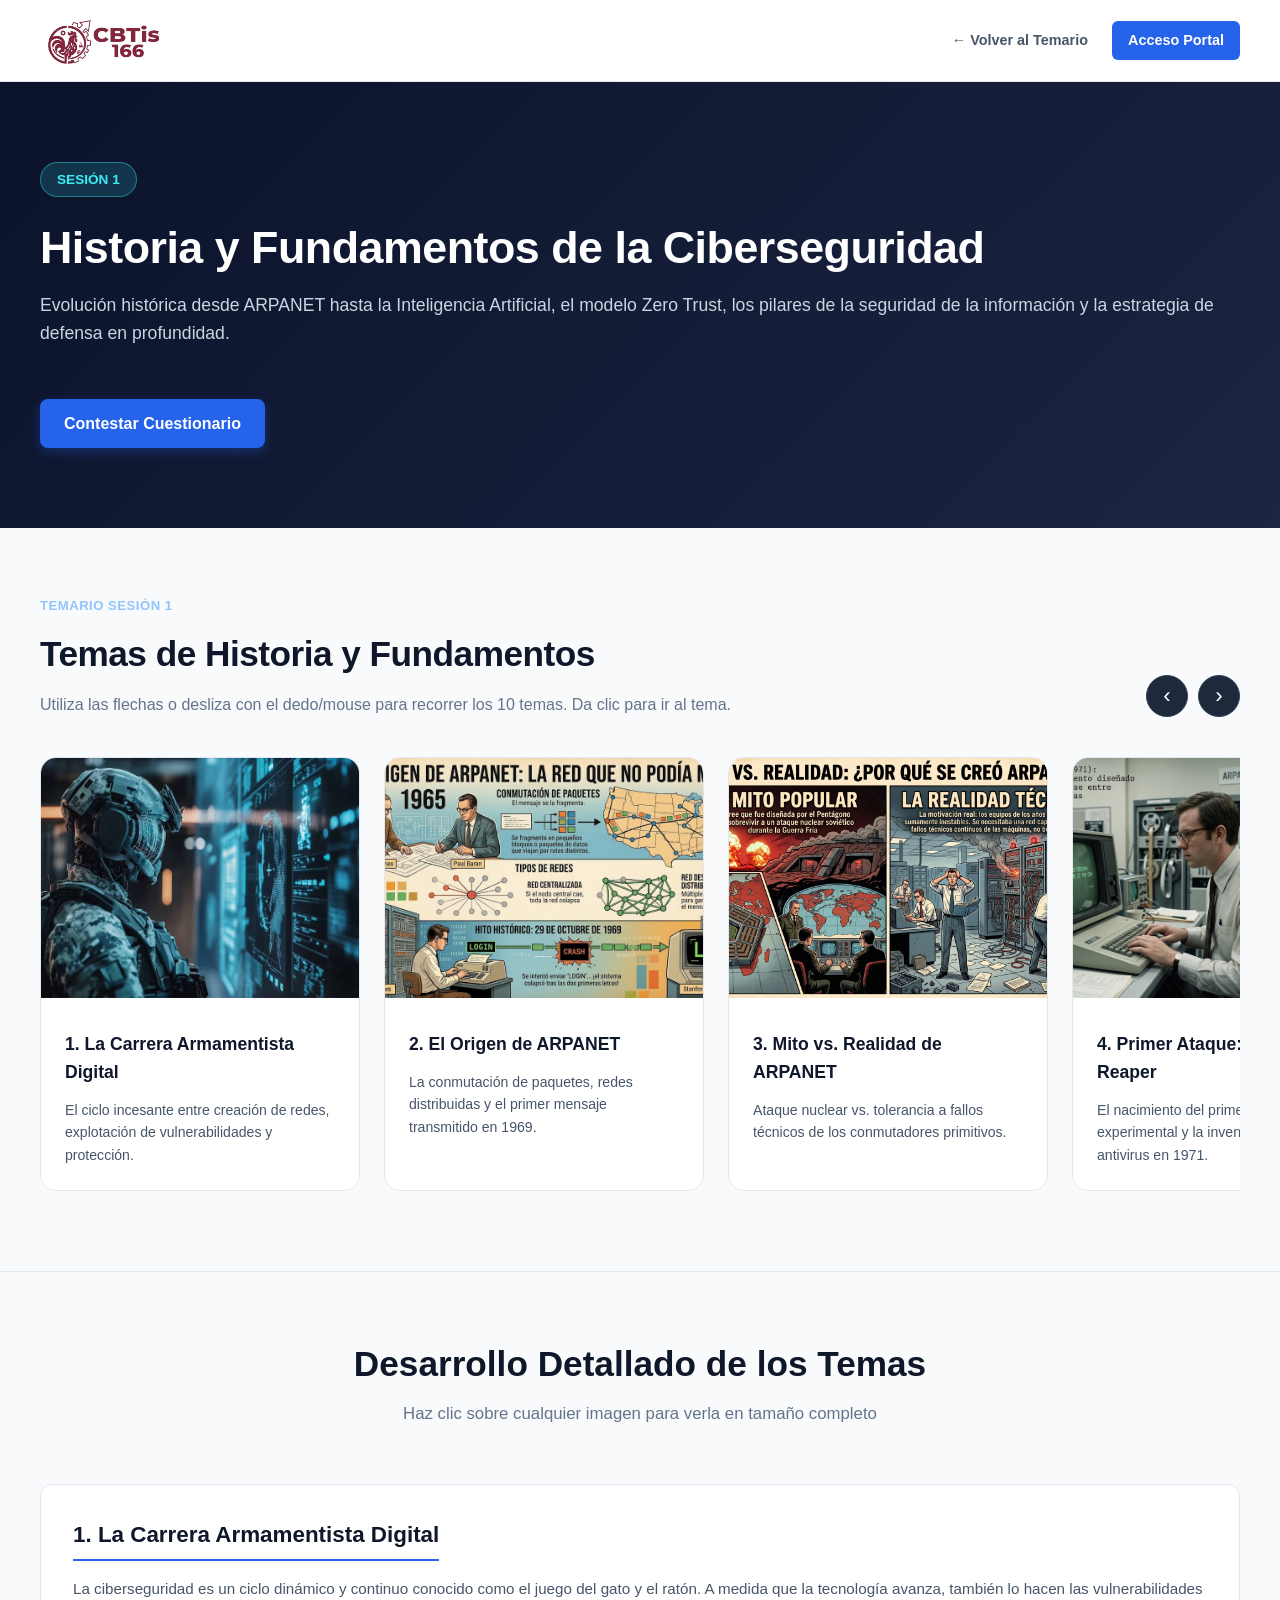
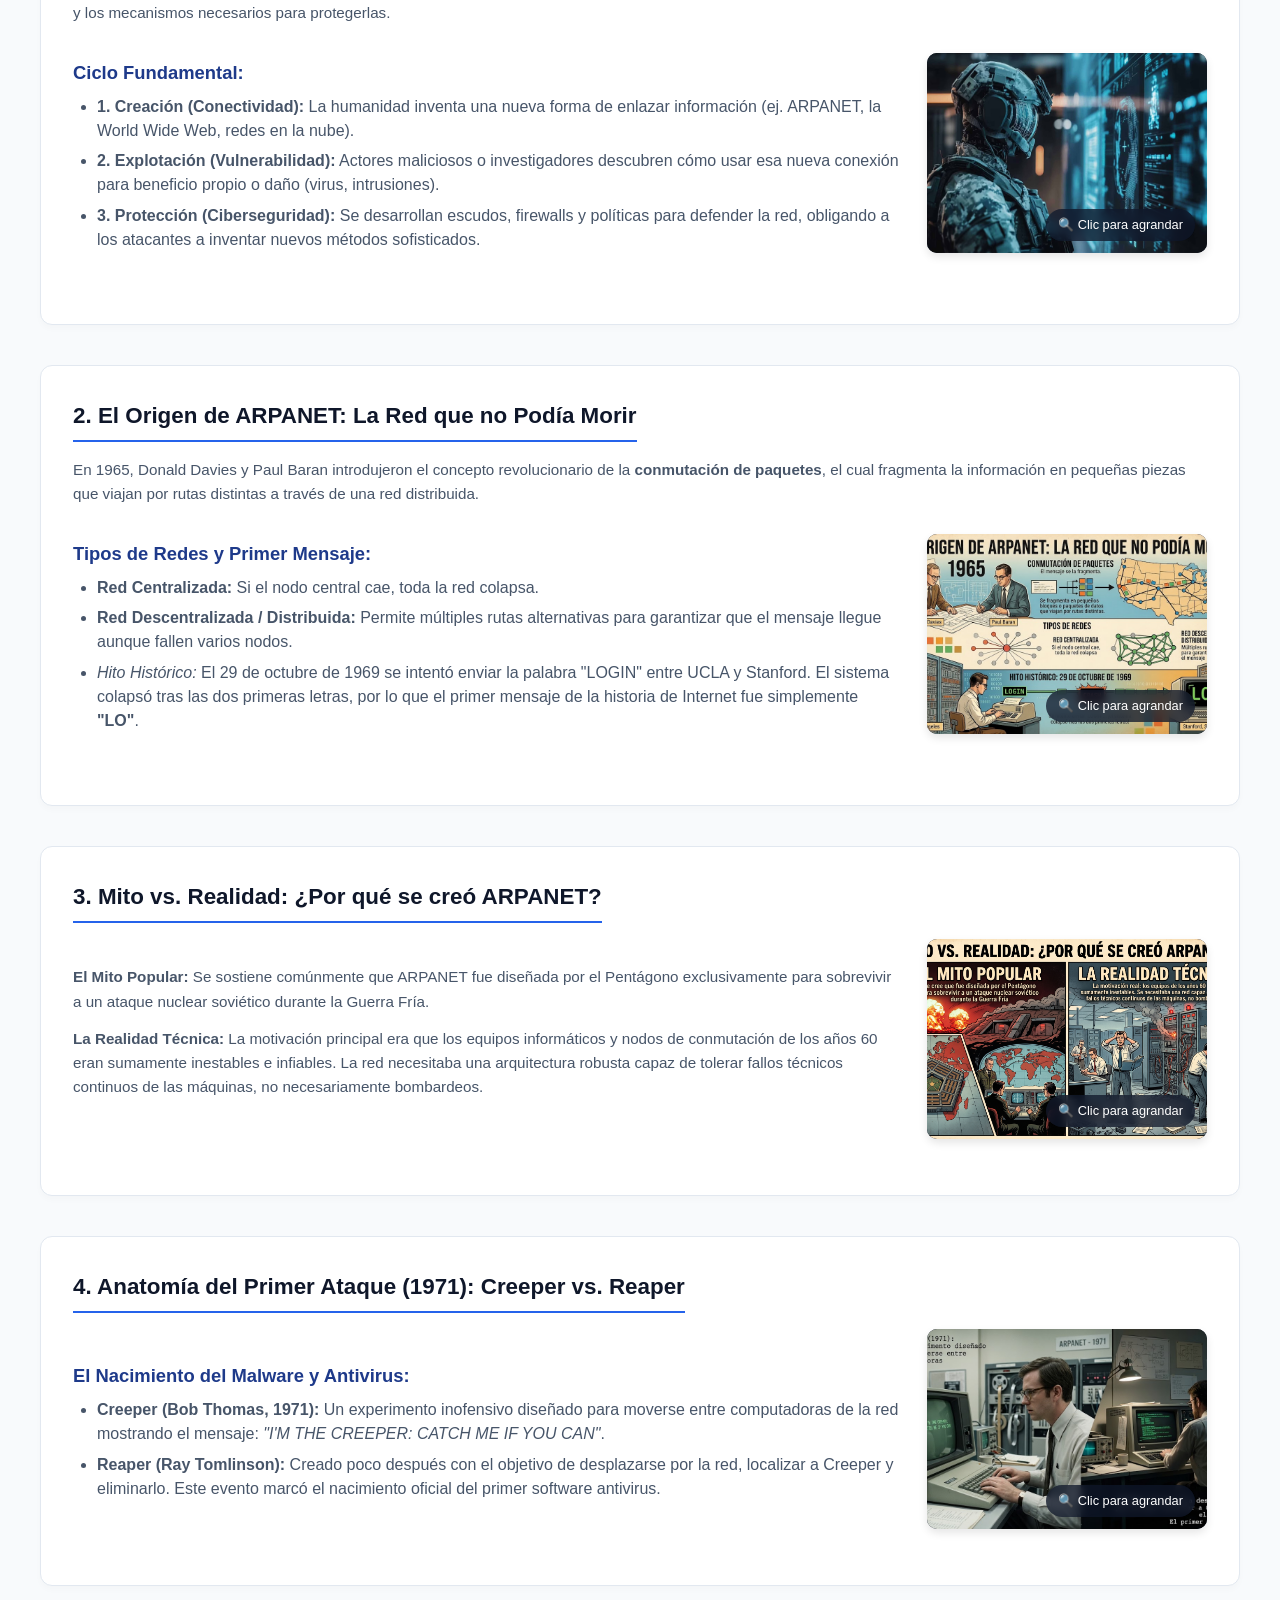
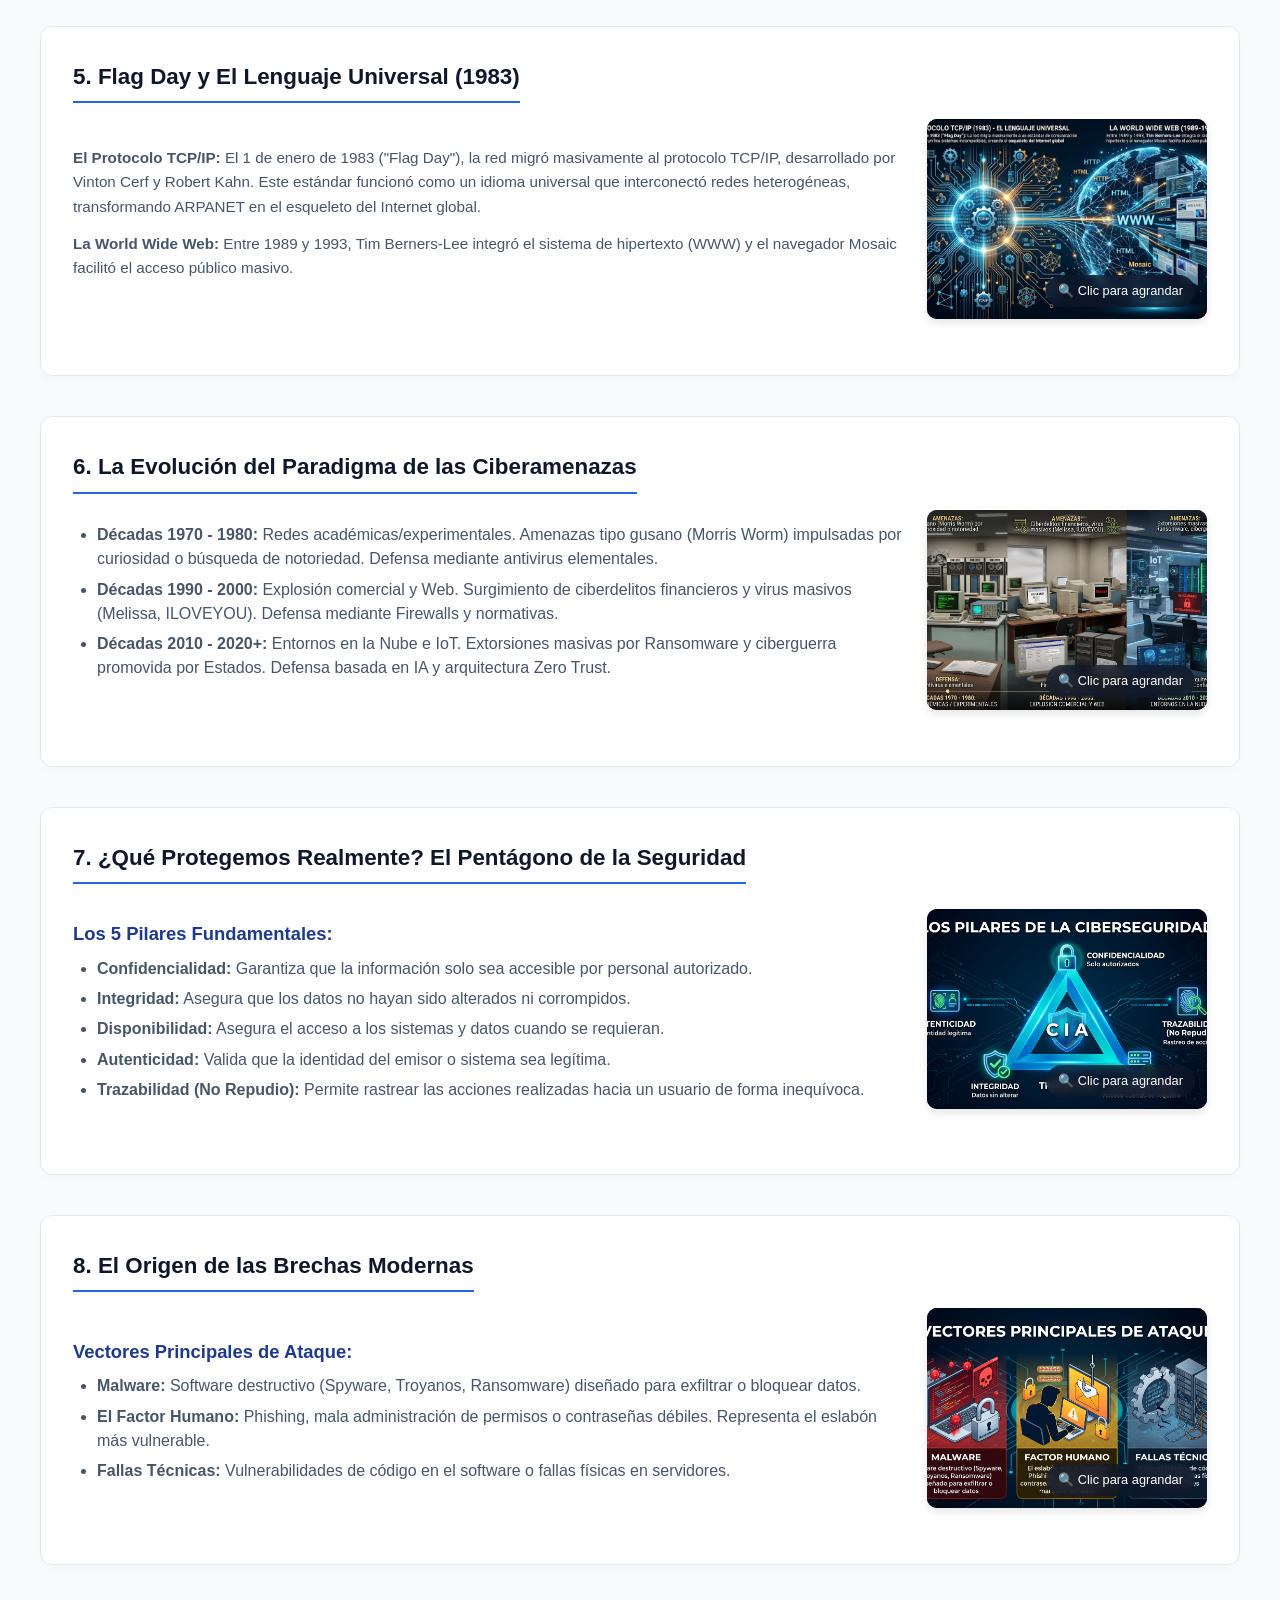
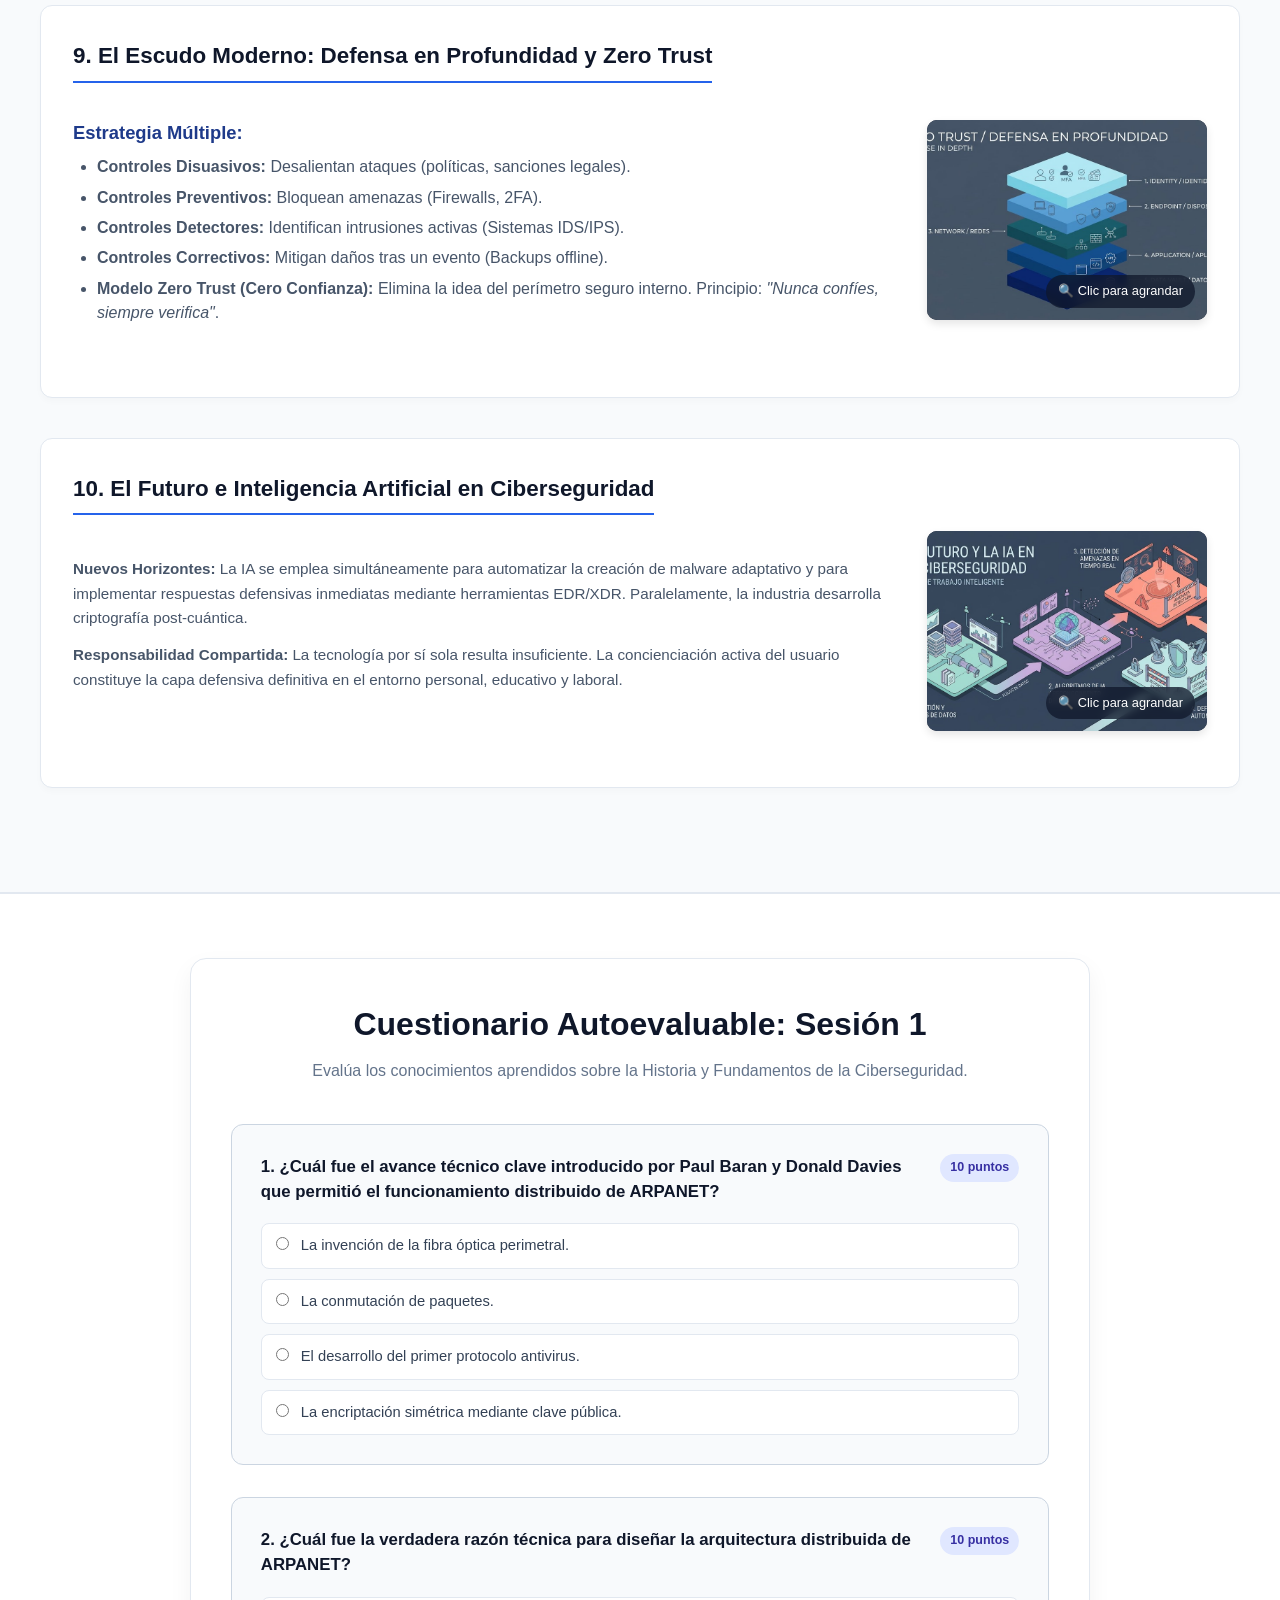
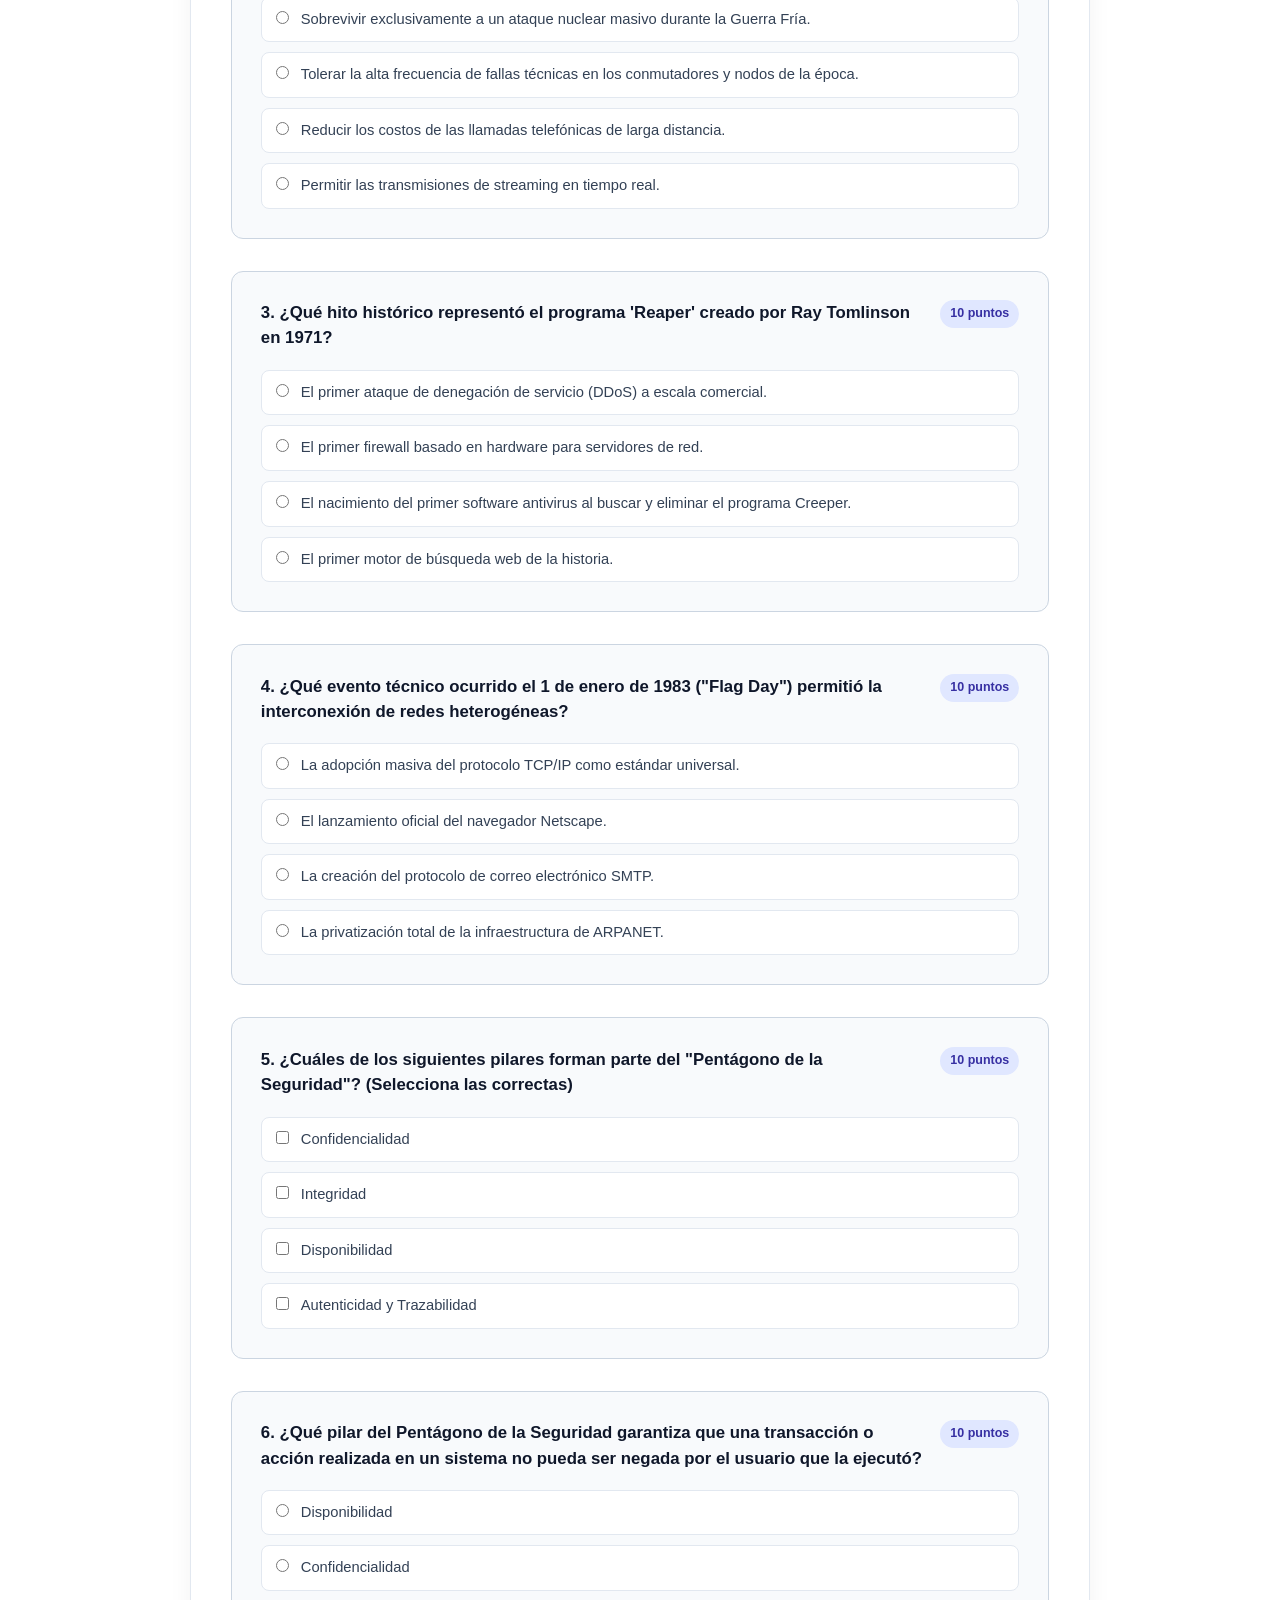
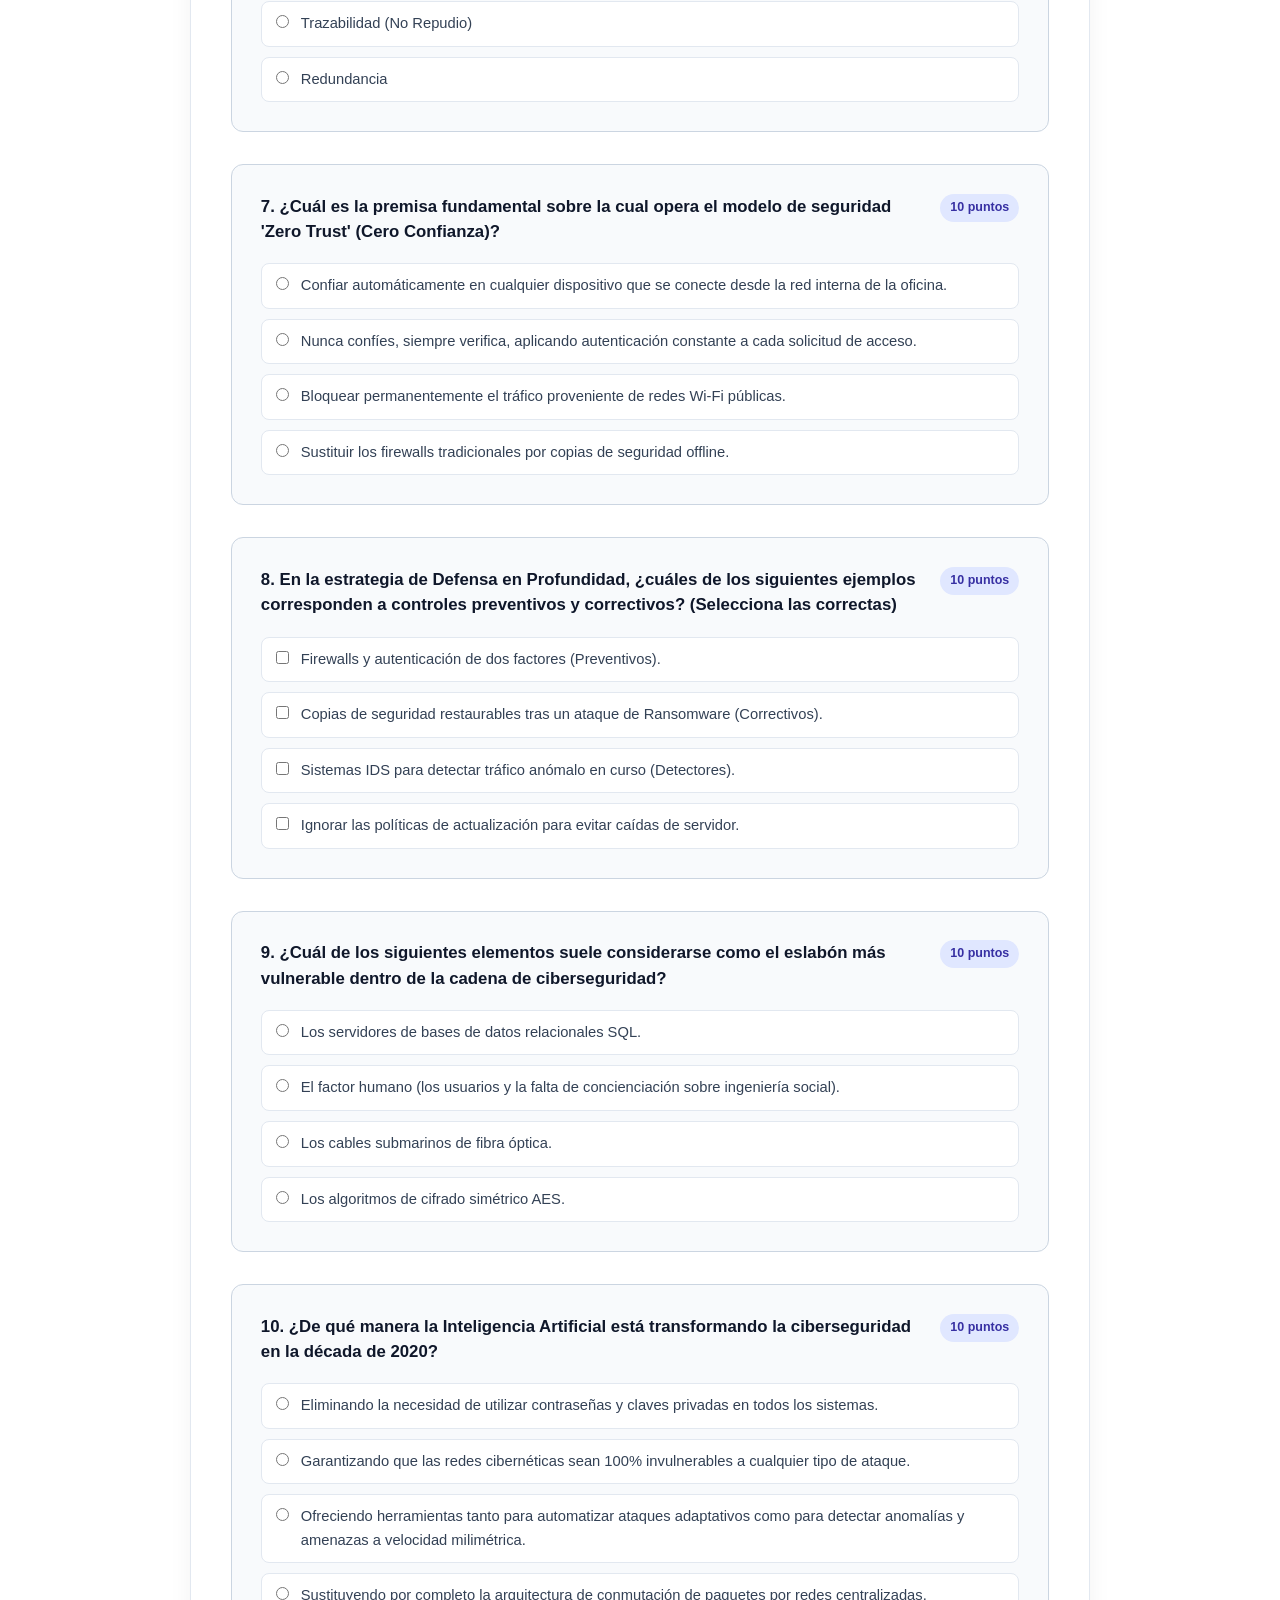
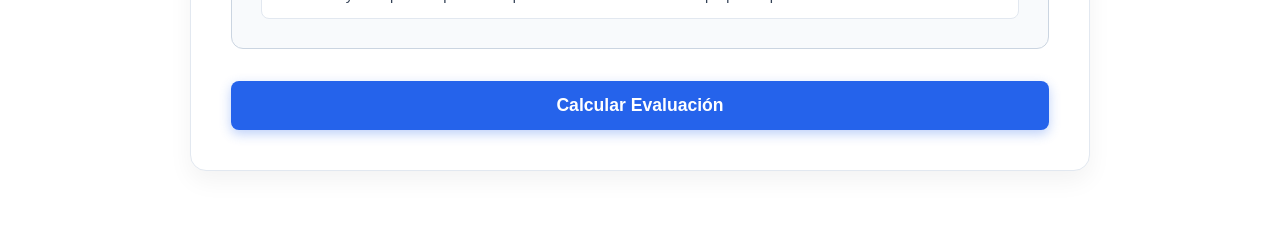
==== sesiones/sesion1.html @ 6f827ef8 "Add files via upload Proyecto de Ciberseguridad 2026" ====
<!DOCTYPE html>
<html lang="es">
<head>
    <meta charset="UTF-8">
    <meta name="viewport" content="width=device-width, initial-scale=1.0">
    <title>Sesión 1: Historia y Fundamentos de la Ciberseguridad - CBTis 166</title>
    <link rel="stylesheet" href="../styles.css">
</head>
<body>
    <header class="navbar">
        <div class="nav-container">
            <div class="nav-brand"><a href="../index.html#inicio"><img src="../img/logo.jpg" alt="CBTis 166" class="brand-logo-img"></a></div>
            <nav class="nav-links">
                <a href="../index.html#temario">← Volver al Temario</a>
                <a href="login.html" class="btn-nav-login">Acceso Portal</a>
            </nav>
        </div>
    </header>

    <section class="hero-section">
        <div class="hero-container" style="grid-template-columns: 1fr;">
            <div class="hero-text-side">
                <span class="hero-tag">SESIÓN 1</span>
                <h1>Historia y Fundamentos de la Ciberseguridad</h1>
                <p>Evolución histórica desde ARPANET hasta la Inteligencia Artificial, el modelo Zero Trust, los pilares de la seguridad de la información y la estrategia de defensa en profundidad.</p>
                <a href="#cuestionario" class="btn-go-quiz">Contestar Cuestionario</a>
            </div>
        </div>
    </section>

    <!-- SECCIÓN CARRUSEL CON MISMA LÓGICA E ID QUE SESIÓN 3 -->
    <section class="teachers-section" style="background: transparent;">
        <div class="teachers-container">
            <div class="teachers-header">
                <div>
                    <span class="teachers-tag">TEMARIO SESIÓN 1</span>
                    <h2 style="color: #0f172a;">Temas de Historia y Fundamentos</h2>
                    <p style="color: #64748b;">Utiliza las flechas o desliza con el dedo/mouse para recorrer los 10 temas. Da clic para ir al tema.</p>
                </div>
                <div class="teachers-nav-buttons">
                    <button id="btn-prev-sesion3" class="nav-btn" style="background: #1e293b; border-color: #334155;">‹</button>
                    <button id="btn-next-sesion3" class="nav-btn" style="background: #1e293b; border-color: #334155;">›</button>
                </div>
            </div>

            <!-- Contenedor del Carrusel -->
            <div class="teachers-grid" id="sesion3-track">

                <!-- 1. La Carrera Armamentista Digital -->
                <div class="teacher-card" onclick="scrollToDetail('tema1')" style="background: #ffffff; border: 1px solid #e2e8f0; min-width: 320px;">
                    <img src="imgsesiones/s1_carrera.jpeg" alt="La Carrera Armamentista Digital" >
                    <div class="teacher-info" style="background: #ffffff; padding: 1.5rem;">
                        <h3 style="color: #0f172a; margin-bottom: 0.8rem;">1. La Carrera Armamentista Digital</h3>
                        <p style="color: #475569; font-size: 0.88rem; line-height: 1.6;">El ciclo incesante entre creación de redes, explotación de vulnerabilidades y protección.</p>
                    </div>
                </div>

                <!-- 2. El Origen de ARPANET -->
                <div class="teacher-card" onclick="scrollToDetail('tema2')" style="background: #ffffff; border: 1px solid #e2e8f0; min-width: 320px;">
                    <img src="imgsesiones/s1_arpanet.jpg" alt="El Origen de ARPANET" >
                    <div class="teacher-info" style="background: #ffffff; padding: 1.5rem;">
                        <h3 style="color: #0f172a; margin-bottom: 0.8rem;">2. El Origen de ARPANET</h3>
                        <p style="color: #475569; font-size: 0.88rem; line-height: 1.6;">La conmutación de paquetes, redes distribuidas y el primer mensaje transmitido en 1969.</p>
                    </div>
                </div>

                <!-- 3. Mito vs. Realidad de ARPANET -->
                <div class="teacher-card" onclick="scrollToDetail('tema3')" style="background: #ffffff; border: 1px solid #e2e8f0; min-width: 320px;">
                    <img src="imgsesiones/s1_mito.jpg" alt="Mito vs Realidad" onerror="this.src='https://images.unsplash.com/photo-1558494949-ef010cbdcc31?auto=format&fit=crop&w=600&q=80'">
                    <div class="teacher-info" style="background: #ffffff; padding: 1.5rem;">
                        <h3 style="color: #0f172a; margin-bottom: 0.8rem;">3. Mito vs. Realidad de ARPANET</h3>
                        <p style="color: #475569; font-size: 0.88rem; line-height: 1.6;">Ataque nuclear vs. tolerancia a fallos técnicos de los conmutadores primitivos.</p>
                    </div>
                </div>

                <!-- 4. Primer Ataque: Creeper vs. Reaper -->
                <div class="teacher-card" onclick="scrollToDetail('tema4')" style="background: #ffffff; border: 1px solid #e2e8f0; min-width: 320px;">
                    <img src="imgsesiones/s1_creeper.jpg" alt="Creeper vs Reaper" onerror="this.src='https://images.unsplash.com/photo-1563986768609-322da13575f3?auto=format&fit=crop&w=600&q=80'">
                    <div class="teacher-info" style="background: #ffffff; padding: 1.5rem;">
                        <h3 style="color: #0f172a; margin-bottom: 0.8rem;">4. Primer Ataque: Creeper vs. Reaper</h3>
                        <p style="color: #475569; font-size: 0.88rem; line-height: 1.6;">El nacimiento del primer gusano experimental y la invención del primer antivirus en 1971.</p>
                    </div>
                </div>

                <!-- 5. Flag Day y el Idioma TCP/IP -->
                <div class="teacher-card" onclick="scrollToDetail('tema5')" style="background: #ffffff; border: 1px solid #e2e8f0; min-width: 320px;">
                    <img src="imgsesiones/s1_tcpip.jpg" alt="TCP IP y WWW" onerror="this.src='https://images.unsplash.com/photo-1451187580459-43490279c0fa?auto=format&fit=crop&w=600&q=80'">
                    <div class="teacher-info" style="background: #ffffff; padding: 1.5rem;">
                        <h3 style="color: #0f172a; margin-bottom: 0.8rem;">5. Flag Day y el Idioma TCP/IP</h3>
                        <p style="color: #475569; font-size: 0.88rem; line-height: 1.6;">La estandarización global de 1983 y la llegada posterior de la World Wide Web.</p>
                    </div>
                </div>

                <!-- 6. Evolución del Paradigma -->
                <div class="teacher-card" onclick="scrollToDetail('tema6')" style="background: #ffffff; border: 1px solid #e2e8f0; min-width: 320px;">
                    <img src="imgsesiones/s1_evolucion.jpg" alt="Evolucion del Paradigma" onerror="this.src='https://images.unsplash.com/photo-1510511459019-5dda7724fd87?auto=format&fit=crop&w=600&q=80'">
                    <div class="teacher-info" style="background: #ffffff; padding: 1.5rem;">
                        <h3 style="color: #0f172a; margin-bottom: 0.8rem;">6. Evolución del Paradigma</h3>
                        <p style="color: #475569; font-size: 0.88rem; line-height: 1.6;">De bromas académicas a virus financieros masivos y ciberguerra de Estados.</p>
                    </div>
                </div>

                <!-- 7. El Pentágono de la Seguridad -->
                <div class="teacher-card" onclick="scrollToDetail('tema7')" style="background: #ffffff; border: 1px solid #e2e8f0; min-width: 320px;">
                    <img src="imgsesiones/s1_pentagono.jpg" alt="Pentagono de la Seguridad" onerror="this.src='https://images.unsplash.com/photo-1563013544-824ae1b704d3?auto=format&fit=crop&w=600&q=80'">
                    <div class="teacher-info" style="background: #ffffff; padding: 1.5rem;">
                        <h3 style="color: #0f172a; margin-bottom: 0.8rem;">7. El Pentágono de la Seguridad</h3>
                        <p style="color: #475569; font-size: 0.88rem; line-height: 1.6;">Confidencialidad, Integridad, Disponibilidad, Autenticidad y Trazabilidad.</p>
                    </div>
                </div>

                <!-- 8. Origen de las Brechas Modernas -->
                <div class="teacher-card" onclick="scrollToDetail('tema8')" style="background: #ffffff; border: 1px solid #e2e8f0; min-width: 320px;">
                    <img src="imgsesiones/s1_brechas.jpg" alt="Brechas Modernas" onerror="this.src='https://images.unsplash.com/photo-1555066931-4365d14bab8c?auto=format&fit=crop&w=600&q=80'">
                    <div class="teacher-info" style="background: #ffffff; padding: 1.5rem;">
                        <h3 style="color: #0f172a; margin-bottom: 0.8rem;">8. Brechas Modernas</h3>
                        <p style="color: #475569; font-size: 0.88rem; line-height: 1.6;">Malware automatizado, vulnerabilidades técnicas y el factor humano.</p>
                    </div>
                </div>

                <!-- 9. Defensa en Profundidad y Zero Trust -->
                <div class="teacher-card" onclick="scrollToDetail('tema9')" style="background: #ffffff; border: 1px solid #e2e8f0; min-width: 320px;">
                    <img src="imgsesiones/s1_zerotrust.jpg" alt="Defensa y Zero Trust" onerror="this.src='https://images.unsplash.com/photo-1618005182384-a83a8bd57fbe?auto=format&fit=crop&w=600&q=80'">
                    <div class="teacher-info" style="background: #ffffff; padding: 1.5rem;">
                        <h3 style="color: #0f172a; margin-bottom: 0.8rem;">9. Defensa y Zero Trust</h3>
                        <p style="color: #475569; font-size: 0.88rem; line-height: 1.6;">Controles defensivos multinivel y la filosofía 'Nunca confíes, siempre verifica'.</p>
                    </div>
                </div>

                <!-- 10. El Futuro e IA en Ciberseguridad -->
                <div class="teacher-card" onclick="scrollToDetail('tema10')" style="background: #ffffff; border: 1px solid #e2e8f0; min-width: 320px;">
                    <img src="imgsesiones/s1_futuro.jpg" alt="El Futuro e IA" onerror="this.src='https://images.unsplash.com/photo-1618005182384-a83a8bd57fbe?auto=format&fit=crop&w=600&q=80'">
                    <div class="teacher-info" style="background: #ffffff; padding: 1.5rem;">
                        <h3 style="color: #0f172a; margin-bottom: 0.8rem;">10. El Futuro e IA</h3>
                        <p style="color: #475569; font-size: 0.88rem; line-height: 1.6;">Enfrentamiento de Inteligencias Artificiales, algoritmos cuánticos y responsabilidad del usuario.</p>
                    </div>
                </div>

            </div>
        </div>
    </section>

    <!-- SECCIÓN DE DESGLOSE COMPLETO TEMA POR TEMA -->
    <section class="topics-detail-section">
        <div class="section-container">
            <div class="section-header">
                <h2>Desarrollo Detallado de los Temas</h2>
                <p>Haz clic sobre cualquier imagen para verla en tamaño completo</p>
            </div>

            <!-- Tema 1 -->
            <div class="detail-card" id="tema1">
                <div class="detail-content">
                    <h2>1. La Carrera Armamentista Digital</h2>
                    <p>La ciberseguridad es un ciclo dinámico y continuo conocido como el juego del gato y el ratón. A medida que la tecnología avanza, también lo hacen las vulnerabilidades y los mecanismos necesarios para protegerlas.</p>
                    
                    <div class="subtopic-row">
                        <div class="subtopic-text">
                            <h3>Ciclo Fundamental:</h3>
                            <ul>
                                <li><strong>1. Creación (Conectividad):</strong> La humanidad inventa una nueva forma de enlazar información (ej. ARPANET, la World Wide Web, redes en la nube).</li>
                                <li><strong>2. Explotación (Vulnerabilidad):</strong> Actores maliciosos o investigadores descubren cómo usar esa nueva conexión para beneficio propio o daño (virus, intrusiones).</li>
                                <li><strong>3. Protección (Ciberseguridad):</strong> Se desarrollan escudos, firewalls y políticas para defender la red, obligando a los atacantes a inventar nuevos métodos sofisticados.</li>
                            </ul>
                        </div>
                        <div class="subtopic-img-container" onclick="openModal('imgsesiones/s1_carrera.jpeg')">
                            <img src="imgsesiones/s1_carrera.jpeg" alt="Carrera Armamentista" onerror="this.src='https://images.unsplash.com/photo-1526374965328-7f61d4dc18c5?auto=format&fit=crop&w=600&q=80'">
                            <span class="zoom-hint">🔍 Clic para agrandar</span>
                        </div>
                    </div>
                </div>
            </div>

            <!-- Tema 2 -->
            <div class="detail-card" id="tema2">
                <div class="detail-content">
                    <h2>2. El Origen de ARPANET: La Red que no Podía Morir</h2>
                    <p>En 1965, Donald Davies y Paul Baran introdujeron el concepto revolucionario de la <strong>conmutación de paquetes</strong>, el cual fragmenta la información en pequeñas piezas que viajan por rutas distintas a través de una red distribuida.</p>
                    
                    <div class="subtopic-row">
                        <div class="subtopic-text">
                            <h3>Tipos de Redes y Primer Mensaje:</h3>
                            <ul>
                                <li><strong>Red Centralizada:</strong> Si el nodo central cae, toda la red colapsa.</li>
                                <li><strong>Red Descentralizada / Distribuida:</strong> Permite múltiples rutas alternativas para garantizar que el mensaje llegue aunque fallen varios nodos.</li>
                                <li><em>Hito Histórico:</em> El 29 de octubre de 1969 se intentó enviar la palabra "LOGIN" entre UCLA y Stanford. El sistema colapsó tras las dos primeras letras, por lo que el primer mensaje de la historia de Internet fue simplemente <strong>"LO"</strong>.</li>
                            </ul>
                        </div>
                        <div class="subtopic-img-container" onclick="openModal('imgsesiones/s1_arpanet.jpg')">
                            <img src="imgsesiones/s1_arpanet.jpg" alt="ARPANET y Conmutacion de Paquetes" onerror="this.src='https://images.unsplash.com/photo-1544197150-b99a580bb7a8?auto=format&fit=crop&w=600&q=80'">
                            <span class="zoom-hint">🔍 Clic para agrandar</span>
                        </div>
                    </div>
                </div>
            </div>

            <!-- Tema 3 -->
            <div class="detail-card" id="tema3">
                <div class="detail-content">
                    <h2>3. Mito vs. Realidad: ¿Por qué se creó ARPANET?</h2>
                    
                    <div class="subtopic-row">
                        <div class="subtopic-text">
                            <p><strong>El Mito Popular:</strong> Se sostiene comúnmente que ARPANET fue diseñada por el Pentágono exclusivamente para sobrevivir a un ataque nuclear soviético durante la Guerra Fría.</p>
                            <p><strong>La Realidad Técnica:</strong> La motivación principal era que los equipos informáticos y nodos de conmutación de los años 60 eran sumamente inestables e infiables. La red necesitaba una arquitectura robusta capaz de tolerar fallos técnicos continuos de las máquinas, no necesariamente bombardeos.</p>
                        </div>
                        <div class="subtopic-img-container" onclick="openModal('imgsesiones/s1_mito.jpg')">
                            <img src="imgsesiones/s1_mito.jpg" alt="Mito vs Realidad ARPANET" onerror="this.src='https://images.unsplash.com/photo-1558494949-ef010cbdcc31?auto=format&fit=crop&w=600&q=80'">
                            <span class="zoom-hint">🔍 Clic para agrandar</span>
                        </div>
                    </div>
                </div>
            </div>

            <!-- Tema 4 -->
            <div class="detail-card" id="tema4">
                <div class="detail-content">
                    <h2>4. Anatomía del Primer Ataque (1971): Creeper vs. Reaper</h2>
                    
                    <div class="subtopic-row">
                        <div class="subtopic-text">
                            <h3>El Nacimiento del Malware y Antivirus:</h3>
                            <ul>
                                <li><strong>Creeper (Bob Thomas, 1971):</strong> Un experimento inofensivo diseñado para moverse entre computadoras de la red mostrando el mensaje: <em>"I'M THE CREEPER: CATCH ME IF YOU CAN"</em>.</li>
                                <li><strong>Reaper (Ray Tomlinson):</strong> Creado poco después con el objetivo de desplazarse por la red, localizar a Creeper y eliminarlo. Este evento marcó el nacimiento oficial del primer software antivirus.</li>
                            </ul>
                        </div>
                        <div class="subtopic-img-container" onclick="openModal('imgsesiones/s1_creeper.jpg')">
                            <img src="imgsesiones/s1_creeper.jpg" alt="Creeper vs Reaper" onerror="this.src='https://images.unsplash.com/photo-1563986768609-322da13575f3?auto=format&fit=crop&w=600&q=80'">
                            <span class="zoom-hint">🔍 Clic para agrandar</span>
                        </div>
                    </div>
                </div>
            </div>

            <!-- Tema 5 -->
            <div class="detail-card" id="tema5">
                <div class="detail-content">
                    <h2>5. Flag Day y El Lenguaje Universal (1983)</h2>
                    
                    <div class="subtopic-row">
                        <div class="subtopic-text">
                            <p><strong>El Protocolo TCP/IP:</strong> El 1 de enero de 1983 ("Flag Day"), la red migró masivamente al protocolo TCP/IP, desarrollado por Vinton Cerf y Robert Kahn. Este estándar funcionó como un idioma universal que interconectó redes heterogéneas, transformando ARPANET en el esqueleto del Internet global.</p>
                            <p><strong>La World Wide Web:</strong> Entre 1989 y 1993, Tim Berners-Lee integró el sistema de hipertexto (WWW) y el navegador Mosaic facilitó el acceso público masivo.</p>
                        </div>
                        <div class="subtopic-img-container" onclick="openModal('imgsesiones/s1_tcpip.jpg')">
                            <img src="imgsesiones/s1_tcpip.jpg" alt="Flag Day TCP/IP" onerror="this.src='https://images.unsplash.com/photo-1451187580459-43490279c0fa?auto=format&fit=crop&w=600&q=80'">
                            <span class="zoom-hint">🔍 Clic para agrandar</span>
                        </div>
                    </div>
                </div>
            </div>

            <!-- Tema 6 -->
            <div class="detail-card" id="tema6">
                <div class="detail-content">
                    <h2>6. La Evolución del Paradigma de las Ciberamenazas</h2>
                    
                    <div class="subtopic-row">
                        <div class="subtopic-text">
                            <ul>
                                <li><strong>Décadas 1970 - 1980:</strong> Redes académicas/experimentales. Amenazas tipo gusano (Morris Worm) impulsadas por curiosidad o búsqueda de notoriedad. Defensa mediante antivirus elementales.</li>
                                <li><strong>Décadas 1990 - 2000:</strong> Explosión comercial y Web. Surgimiento de ciberdelitos financieros y virus masivos (Melissa, ILOVEYOU). Defensa mediante Firewalls y normativas.</li>
                                <li><strong>Décadas 2010 - 2020+:</strong> Entornos en la Nube e IoT. Extorsiones masivas por Ransomware y ciberguerra promovida por Estados. Defensa basada en IA y arquitectura Zero Trust.</li>
                            </ul>
                        </div>
                        <div class="subtopic-img-container" onclick="openModal('imgsesiones/s1_evolucion.jpg')">
                            <img src="imgsesiones/s1_evolucion.jpg" alt="Evolucion de Amenazas" onerror="this.src='https://images.unsplash.com/photo-1510511459019-5dda7724fd87?auto=format&fit=crop&w=600&q=80'">
                            <span class="zoom-hint">🔍 Clic para agrandar</span>
                        </div>
                    </div>
                </div>
            </div>

            <!-- Tema 7 -->
            <div class="detail-card" id="tema7">
                <div class="detail-content">
                    <h2>7. ¿Qué Protegemos Realmente? El Pentágono de la Seguridad</h2>
                    
                    <div class="subtopic-row">
                        <div class="subtopic-text">
                            <h3>Los 5 Pilares Fundamentales:</h3>
                            <ul>
                                <li><strong>Confidencialidad:</strong> Garantiza que la información solo sea accesible por personal autorizado.</li>
                                <li><strong>Integridad:</strong> Asegura que los datos no hayan sido alterados ni corrompidos.</li>
                                <li><strong>Disponibilidad:</strong> Asegura el acceso a los sistemas y datos cuando se requieran.</li>
                                <li><strong>Autenticidad:</strong> Valida que la identidad del emisor o sistema sea legítima.</li>
                                <li><strong>Trazabilidad (No Repudio):</strong> Permite rastrear las acciones realizadas hacia un usuario de forma inequívoca.</li>
                            </ul>
                        </div>
                        <div class="subtopic-img-container" onclick="openModal('imgsesiones/s1_pentagono.jpg')">
                            <img src="imgsesiones/s1_pentagono.jpg" alt="El Pentagono de la Seguridad" onerror="this.src='https://images.unsplash.com/photo-1563013544-824ae1b704d3?auto=format&fit=crop&w=600&q=80'">
                            <span class="zoom-hint">🔍 Clic para agrandar</span>
                        </div>
                    </div>
                </div>
            </div>

            <!-- Tema 8 -->
            <div class="detail-card" id="tema8">
                <div class="detail-content">
                    <h2>8. El Origen de las Brechas Modernas</h2>
                    
                    <div class="subtopic-row">
                        <div class="subtopic-text">
                            <h3>Vectores Principales de Ataque:</h3>
                            <ul>
                                <li><strong>Malware:</strong> Software destructivo (Spyware, Troyanos, Ransomware) diseñado para exfiltrar o bloquear datos.</li>
                                <li><strong>El Factor Humano:</strong> Phishing, mala administración de permisos o contraseñas débiles. Representa el eslabón más vulnerable.</li>
                                <li><strong>Fallas Técnicas:</strong> Vulnerabilidades de código en el software o fallas físicas en servidores.</li>
                            </ul>
                        </div>
                        <div class="subtopic-img-container" onclick="openModal('imgsesiones/s1_brechas.jpg')">
                            <img src="imgsesiones/s1_brechas.jpg" alt="Brechas Modernas" onerror="this.src='https://images.unsplash.com/photo-1555066931-4365d14bab8c?auto=format&fit=crop&w=600&q=80'">
                            <span class="zoom-hint">🔍 Clic para agrandar</span>
                        </div>
                    </div>
                </div>
            </div>

            <!-- Tema 9 -->
            <div class="detail-card" id="tema9">
                <div class="detail-content">
                    <h2>9. El Escudo Moderno: Defensa en Profundidad y Zero Trust</h2>
                    
                    <div class="subtopic-row">
                        <div class="subtopic-text">
                            <h3>Estrategia Múltiple:</h3>
                            <ul>
                                <li><strong>Controles Disuasivos:</strong> Desalientan ataques (políticas, sanciones legales).</li>
                                <li><strong>Controles Preventivos:</strong> Bloquean amenazas (Firewalls, 2FA).</li>
                                <li><strong>Controles Detectores:</strong> Identifican intrusiones activas (Sistemas IDS/IPS).</li>
                                <li><strong>Controles Correctivos:</strong> Mitigan daños tras un evento (Backups offline).</li>
                                <li><strong>Modelo Zero Trust (Cero Confianza):</strong> Elimina la idea del perímetro seguro interno. Principio: <em>"Nunca confíes, siempre verifica"</em>.</li>
                            </ul>
                        </div>
                        <div class="subtopic-img-container" onclick="openModal('imgsesiones/s1_zerotrust.jpg')">
                            <img src="imgsesiones/s1_zerotrust.jpg" alt="Defensa en Profundidad y Zero Trust" onerror="this.src='https://images.unsplash.com/photo-1618005182384-a83a8bd57fbe?auto=format&fit=crop&w=600&q=80'">
                            <span class="zoom-hint">🔍 Clic para agrandar</span>
                        </div>
                    </div>
                </div>
            </div>

            <!-- Tema 10 -->
            <div class="detail-card" id="tema10">
                <div class="detail-content">
                    <h2>10. El Futuro e Inteligencia Artificial en Ciberseguridad</h2>
                    
                    <div class="subtopic-row">
                        <div class="subtopic-text">
                            <p><strong>Nuevos Horizontes:</strong> La IA se emplea simultáneamente para automatizar la creación de malware adaptativo y para implementar respuestas defensivas inmediatas mediante herramientas EDR/XDR. Paralelamente, la industria desarrolla criptografía post-cuántica.</p>
                            <p><strong>Responsabilidad Compartida:</strong> La tecnología por sí sola resulta insuficiente. La concienciación activa del usuario constituye la capa defensiva definitiva en el entorno personal, educativo y laboral.</p>
                        </div>
                        <div class="subtopic-img-container" onclick="openModal('imgsesiones/s1_futuro.jpg')">
                            <img src="imgsesiones/s1_futuro.jpg" alt="El Futuro e IA" onerror="this.src='https://images.unsplash.com/photo-1618005182384-a83a8bd57fbe?auto=format&fit=crop&w=600&q=80'">
                            <span class="zoom-hint">🔍 Clic para agrandar</span>
                        </div>
                    </div>
                </div>
            </div>

        </div>
    </section>

    <!-- SECCIÓN CUESTIONARIO AUTOEVALUABLE -->
    <section class="quiz-section" id="cuestionario">
        <div class="quiz-container">
            <div class="quiz-header">
                <h2>Cuestionario Autoevaluable: Sesión 1</h2>
                <p>Evalúa los conocimientos aprendidos sobre la Historia y Fundamentos de la Ciberseguridad.</p>
            </div>

            <form id="quiz-form">
                <!-- Pregunta 1 -->
                <div class="question-card">
                    <div class="question-header">
                        <span class="question-title">1. ¿Cuál fue el avance técnico clave introducido por Paul Baran y Donald Davies que permitió el funcionamiento distribuido de ARPANET?</span>
                        <span class="points-badge">10 puntos</span>
                    </div>
                    <div class="options-group">
                        <label class="option-label">
                            <input type="radio" name="p1" value="0">
                            La invención de la fibra óptica perimetral.
                        </label>
                        <label class="option-label">
                            <input type="radio" name="p1" value="10">
                            La conmutación de paquetes.
                        </label>
                        <label class="option-label">
                            <input type="radio" name="p1" value="0">
                            El desarrollo del primer protocolo antivirus.
                        </label>
                        <label class="option-label">
                            <input type="radio" name="p1" value="0">
                            La encriptación simétrica mediante clave pública.
                        </label>
                    </div>
                </div>

                <!-- Pregunta 2 -->
                <div class="question-card">
                    <div class="question-header">
                        <span class="question-title">2. ¿Cuál fue la verdadera razón técnica para diseñar la arquitectura distribuida de ARPANET?</span>
                        <span class="points-badge">10 puntos</span>
                    </div>
                    <div class="options-group">
                        <label class="option-label">
                            <input type="radio" name="p1_2" value="0">
                            Sobrevivir exclusivamente a un ataque nuclear masivo durante la Guerra Fría.
                        </label>
                        <label class="option-label">
                            <input type="radio" name="p1_2" value="10">
                            Tolerar la alta frecuencia de fallas técnicas en los conmutadores y nodos de la época.
                        </label>
                        <label class="option-label">
                            <input type="radio" name="p1_2" value="0">
                            Reducir los costos de las llamadas telefónicas de larga distancia.
                        </label>
                        <label class="option-label">
                            <input type="radio" name="p1_2" value="0">
                            Permitir las transmisiones de streaming en tiempo real.
                        </label>
                    </div>
                </div>

                <!-- Pregunta 3 -->
                <div class="question-card">
                    <div class="question-header">
                        <span class="question-title">3. ¿Qué hito histórico representó el programa 'Reaper' creado por Ray Tomlinson en 1971?</span>
                        <span class="points-badge">10 puntos</span>
                    </div>
                    <div class="options-group">
                        <label class="option-label">
                            <input type="radio" name="p3" value="0">
                            El primer ataque de denegación de servicio (DDoS) a escala comercial.
                        </label>
                        <label class="option-label">
                            <input type="radio" name="p3" value="0">
                            El primer firewall basado en hardware para servidores de red.
                        </label>
                        <label class="option-label">
                            <input type="radio" name="p3" value="10">
                            El nacimiento del primer software antivirus al buscar y eliminar el programa Creeper.
                        </label>
                        <label class="option-label">
                            <input type="radio" name="p3" value="0">
                            El primer motor de búsqueda web de la historia.
                        </label>
                    </div>
                </div>

                <!-- Pregunta 4 -->
                <div class="question-card">
                    <div class="question-header">
                        <span class="question-title">4. ¿Qué evento técnico ocurrido el 1 de enero de 1983 ("Flag Day") permitió la interconexión de redes heterogéneas?</span>
                        <span class="points-badge">10 puntos</span>
                    </div>
                    <div class="options-group">
                        <label class="option-label">
                            <input type="radio" name="p4" value="10">
                            La adopción masiva del protocolo TCP/IP como estándar universal.
                        </label>
                        <label class="option-label">
                            <input type="radio" name="p4" value="0">
                            El lanzamiento oficial del navegador Netscape.
                        </label>
                        <label class="option-label">
                            <input type="radio" name="p4" value="0">
                            La creación del protocolo de correo electrónico SMTP.
                        </label>
                        <label class="option-label">
                            <input type="radio" name="p4" value="0">
                            La privatización total de la infraestructura de ARPANET.
                        </label>
                    </div>
                </div>

                <!-- Pregunta 5 (Múltiple) -->
                <div class="question-card">
                    <div class="question-header">
                        <span class="question-title">5. ¿Cuáles de los siguientes pilares forman parte del "Pentágono de la Seguridad"? (Selecciona las correctas)</span>
                        <span class="points-badge">10 puntos</span>
                    </div>
                    <div class="options-group">
                        <label class="option-label">
                            <input type="checkbox" name="p5" value="2.5">
                            Confidencialidad
                        </label>
                        <label class="option-label">
                            <input type="checkbox" name="p5" value="2.5">
                            Integridad
                        </label>
                        <label class="option-label">
                            <input type="checkbox" name="p5" value="2.5">
                            Disponibilidad
                        </label>
                        <label class="option-label">
                            <input type="checkbox" name="p5" value="2.5">
                            Autenticidad y Trazabilidad
                        </label>
                    </div>
                </div>

                <!-- Pregunta 6 -->
                <div class="question-card">
                    <div class="question-header">
                        <span class="question-title">6. ¿Qué pilar del Pentágono de la Seguridad garantiza que una transacción o acción realizada en un sistema no pueda ser negada por el usuario que la ejecutó?</span>
                        <span class="points-badge">10 puntos</span>
                    </div>
                    <div class="options-group">
                        <label class="option-label">
                            <input type="radio" name="p6" value="0">
                            Disponibilidad
                        </label>
                        <label class="option-label">
                            <input type="radio" name="p6" value="0">
                            Confidencialidad
                        </label>
                        <label class="option-label">
                            <input type="radio" name="p6" value="10">
                            Trazabilidad (No Repudio)
                        </label>
                        <label class="option-label">
                            <input type="radio" name="p6" value="0">
                            Redundancia
                        </label>
                    </div>
                </div>

                <!-- Pregunta 7 -->
                <div class="question-card">
                    <div class="question-header">
                        <span class="question-title">7. ¿Cuál es la premisa fundamental sobre la cual opera el modelo de seguridad 'Zero Trust' (Cero Confianza)?</span>
                        <span class="points-badge">10 puntos</span>
                    </div>
                    <div class="options-group">
                        <label class="option-label">
                            <input type="radio" name="p7" value="0">
                            Confiar automáticamente en cualquier dispositivo que se conecte desde la red interna de la oficina.
                        </label>
                        <label class="option-label">
                            <input type="radio" name="p7" value="10">
                            Nunca confíes, siempre verifica, aplicando autenticación constante a cada solicitud de acceso.
                        </label>
                        <label class="option-label">
                            <input type="radio" name="p7" value="0">
                            Bloquear permanentemente el tráfico proveniente de redes Wi-Fi públicas.
                        </label>
                        <label class="option-label">
                            <input type="radio" name="p7" value="0">
                            Sustituir los firewalls tradicionales por copias de seguridad offline.
                        </label>
                    </div>
                </div>

                <!-- Pregunta 8 (Múltiple) -->
                <div class="question-card">
                    <div class="question-header">
                        <span class="question-title">8. En la estrategia de Defensa en Profundidad, ¿cuáles de los siguientes ejemplos corresponden a controles preventivos y correctivos? (Selecciona las correctas)</span>
                        <span class="points-badge">10 puntos</span>
                    </div>
                    <div class="options-group">
                        <label class="option-label">
                            <input type="checkbox" name="p8" value="3.33">
                            Firewalls y autenticación de dos factores (Preventivos).
                        </label>
                        <label class="option-label">
                            <input type="checkbox" name="p8" value="3.33">
                            Copias de seguridad restaurables tras un ataque de Ransomware (Correctivos).
                        </label>
                        <label class="option-label">
                            <input type="checkbox" name="p8" value="3.34">
                            Sistemas IDS para detectar tráfico anómalo en curso (Detectores).
                        </label>
                        <label class="option-label">
                            <input type="checkbox" name="p8" value="0">
                            Ignorar las políticas de actualización para evitar caídas de servidor.
                        </label>
                    </div>
                </div>

                <!-- Pregunta 9 -->
                <div class="question-card">
                    <div class="question-header">
                        <span class="question-title">9. ¿Cuál de los siguientes elementos suele considerarse como el eslabón más vulnerable dentro de la cadena de ciberseguridad?</span>
                        <span class="points-badge">10 puntos</span>
                    </div>
                    <div class="options-group">
                        <label class="option-label">
                            <input type="radio" name="p9" value="0">
                            Los servidores de bases de datos relacionales SQL.
                        </label>
                        <label class="option-label">
                            <input type="radio" name="p9" value="10">
                            El factor humano (los usuarios y la falta de concienciación sobre ingeniería social).
                        </label>
                        <label class="option-label">
                            <input type="radio" name="p9" value="0">
                            Los cables submarinos de fibra óptica.
                        </label>
                        <label class="option-label">
                            <input type="radio" name="p9" value="0">
                            Los algoritmos de cifrado simétrico AES.
                        </label>
                    </div>
                </div>

                <!-- Pregunta 10 -->
                <div class="question-card">
                    <div class="question-header">
                        <span class="question-title">10. ¿De qué manera la Inteligencia Artificial está transformando la ciberseguridad en la década de 2020?</span>
                        <span class="points-badge">10 puntos</span>
                    </div>
                    <div class="options-group">
                        <label class="option-label">
                            <input type="radio" name="p10" value="0">
                            Eliminando la necesidad de utilizar contraseñas y claves privadas en todos los sistemas.
                        </label>
                        <label class="option-label">
                            <input type="radio" name="p10" value="0">
                            Garantizando que las redes cibernéticas sean 100% invulnerables a cualquier tipo de ataque.
                        </label>
                        <label class="option-label">
                            <input type="radio" name="p10" value="10">
                            Ofreciendo herramientas tanto para automatizar ataques adaptativos como para detectar anomalías y amenazas a velocidad milimétrica.
                        </label>
                        <label class="option-label">
                            <input type="radio" name="p10" value="0">
                            Sustituyendo por completo la arquitectura de conmutación de paquetes por redes centralizadas.
                        </label>
                    </div>
                </div>

                <button type="submit" class="btn-submit-quiz">Calcular Evaluación</button>
            </form>

            <div id="quiz-results" class="quiz-results">
                <h3 id="score-text">Puntaje: 0 / 100</h3>
                <p id="feedback-text">Has completado la autoevaluación.</p>
            </div>
        </div>
    </section>

    <!-- MODAL DE IMAGEN AGRANDADA -->
    <div id="imageModal" class="image-modal" onclick="closeModal()">
        <span class="close-modal" onclick="closeModal()">&times;</span>
        <img class="modal-content" id="imgExpanded" alt="Imagen Ampliada" onclick="event.stopPropagation()">
    </div>

    <!-- Script principal global -->
    <script src="../script.js"></script>

</body>
</html>
---- styles.css ----
/* ======================================================================
   ESTILOS GENERALES Y PORTADA - CBTis 166
   ====================================================================== */
*{
    box-sizing: border-box; /* Incluye bordes y rellenos en el ancho y alto total */
    margin: 0;              /* Elimina los márgenes predeterminados de la página */
    padding: 0;             /* Elimina los rellenos internos predeterminados */
}

body {
    font-family: 'Segoe UI', Tahoma, Geneva, Verdana, sans-serif; /* Tipografía principal limpia y moderna */
    color: #1e293b;                 /* Color de texto base gris oscuro */
    background-color: #f8fafc;      /* Color de fondo general suave para el sitio */
    line-height: 1.6;               /* Espaciado de línea cómodo para la lectura */
}

/* --------------------------------------------------------------------
   BARRA SUPERIOR DE CONTACTO
   -------------------------------------------------------------------- */
.top-bar {
    background-color: #0b1120;              /* Fondo oscuro para la franja de contacto superior */
    color: #cbd5e1;                         /* Color de texto gris claro secundario */
    font-size: 0.82rem;                     /* Tamaño de fuente pequeño y sutil */
    padding: 0.5rem 2rem;                   /* Relleno interno superior/inferior y lateral */
    border-bottom: 1px solid rgba(255, 255, 255, 0.1); /* Línea divisoria inferior translúcida */
}

.top-bar-container {
    max-width: 1200px;     /* Ancho máximo estructurado para mantener simetría */
    margin: 0 auto;        /* Centra horizontalmente el contenedor */
    display: flex;         /* Activa el diseño flexible */
    justify-content: space-between; /* Distribuye el espacio entre los elementos internos */
    align-items: center;   /* Centra verticalmente los elementos */
}

.top-contacts {
    display: flex;         /* Distribuye los datos de contacto en fila horizontal */
    gap: 2rem;             /* Separación horizontal entre los elementos */
}

.top-item.whatsapp {
    color: #4ade80;        /* Color verde característico para destacar WhatsApp */
}

/* ======================================================================
   BARRA DE NAVEGACIÓN RESPONSIVA
   ====================================================================== */
.navbar {
    background-color: #ffffff; /* Fondo blanco sólido para el menú de navegación */
    border-bottom: 1px solid #e2e8f0; /* Borde inferior sutil */
    position: sticky;          /* Fija la barra en la parte superior al hacer scroll */
    top: 0;                    /* Posición de anclaje exacto en la parte superior */
    z-index: 1000;             /* Asegura que la barra esté siempre por encima de otros elementos */
    padding: 0.8rem 1.5rem;    /* Relleno interior de la barra de navegación */
}

.nav-container {
    max-width: 1200px;         /* Ancho máximo alineado con el resto del sitio */
    margin: 0 auto;            /* Centra el contenedor del menú */
    display: flex;             /* Modelo flexible */
    justify-content: space-between; /* Separa el logotipo de los enlaces del menú */
    align-items: center;       /* Alinea verticalmente al centro */
    flex-wrap: wrap;           /* Permite que los elementos bajen si falta espacio */
    gap: 1rem;                 /* Espaciado predeterminado */
}

.nav-brand {
    display: flex;             /* Contenedor flexible para la marca/logo */
    align-items: center;       /* Centra verticalmente el logotipo */
}

.brand-logo-img {
    height: 55px;              /* Altura fija estándar para el logotipo institucional */
    width: auto;               /* Ancho proporcional automático */
    object-fit: contain;       /* Evita deformaciones en la imagen */
    display: block;            /* Elimina espacios fantasma inferiores */
}

.nav-links {
    display: flex;             /* Organiza los enlaces de navegación en línea */
    align-items: center;       /* Centra verticalmente */
    gap: 1.5rem;               /* Espacio de separación entre cada opción del menú */
    flex-wrap: wrap;           /* Adaptable en pantallas chicas */
}

.nav-links a {
    text-decoration: none;     /* Quita el subrayado predeterminado de los enlaces */
    color: #475569;            /* Color de texto gris intermedio */
    font-weight: 600;          /* Seminegrita para mejor visibilidad */
    font-size: 0.9rem;         /* Tamaño de fuente adecuado */
    transition: color 0.2s;    /* Transición suave al cambiar de color */
}

.nav-links a:hover {
    color: #2563eb;            /* Cambia a azul corporativo al pasar el cursor */
}

.btn-nav-login {
    background-color: #2563eb; /* Fondo azul destacado para el botón de alumnos */
    color: white !important;   /* Texto blanco forzado */
    padding: 8px 16px;         /* Relleno interior del botón */
    border-radius: 6px;        /* Esquinas redondeadas */
    transition: background-color 0.2s; /* Transición suave en el color de fondo */
}

.btn-nav-login:hover {
    background-color: #1d4ed8; /* Azul más oscuro al pasar el cursor */
}

@media (max-width: 600px) {
    .navbar {
        padding: 0.6rem 1rem;  /* Reduce el padding en pantallas móviles pequeñas */
    }
    .nav-container {
        justify-content: center; /* Centra los elementos del menú en móviles */
    }
    .nav-links {
        gap: 1rem;             /* Reduce el espacio entre enlaces */
        justify-content: center; /* Centra los enlaces */
    }
}

/* --------------------------------------------------------------------
   SECCIÓN HERO (DOS COLUMNAS CON COLLAGE)
   -------------------------------------------------------------------- */
.hero-section {
    background: linear-gradient(135deg, #0f172a 0%, #1e3a8a 100%); /* Fondo con degradado azul oscuro */
    color: white;              /* Texto general en blanco para alto contraste */
    padding: 5rem 2rem;        /* Relleno superior/inferior amplio y lateral */
    overflow: hidden;          /* Oculta desbordamientos */
}

.hero-container {
    max-width: 1200px;         /* Ancho máximo del contenedor principal */
    margin: 0 auto;            /* Centra el contenedor */
    display: grid;             /* Utiliza CSS Grid para organizar las columnas */
    grid-template-columns: 1.1fr 0.9fr; /* Texto ligeramente más ancho que el collage */
    gap: 3rem;                 /* Espacio de separación entre columnas */
    align-items: start;       /* Alinea verticalmente al centro */
}

@media (max-width: 900px) {
    .hero-container {
        grid-template-columns: 1fr; /* Cambia a una sola columna en pantallas medianas/móviles */
    }
}

.hero-tag {
    display: inline-block;     /* Permite aplicar padding y márgenes como bloque */
    background-color: rgba(37, 99, 235, 0.3); /* Fondo azul translúcido */
    border: 1px solid rgba(96, 165, 250, 0.4); /* Borde azul claro sutil */
    color: #93c5fd;            /* Texto azul claro brillante */
    padding: 6px 16px;         /* Relleno interior */
    border-radius: 20px;       /* Bordes redondeados estilo píldora */
    font-size: 0.85rem;        /* Tamaño de fuente compacto */
    font-weight: 600;          /* Seminegrita */
    text-transform: uppercase; /* Convierte el texto en mayúsculas */
    margin-bottom: 1.5rem;     /* Margen inferior */
}

.hero-text-side h1 {
    font-size: 2.8rem;         /* Tamaño de fuente grande para el título principal */
    font-weight: 800;          /* Grosor muy marcado */
    margin-bottom: 1rem;       /* Espacio inferior */
    letter-spacing: -0.5px;    /* Reduce ligeramente el espacio entre letras */
    line-height: 1.2;          /* Altura de línea compacta */
}

.hero-text-side p {
    font-size: 1.1rem;         /* Tamaño de fuente cómodo para la descripción */
    color: #cbd5e1;            /* Color gris claro legible */
    margin-bottom: 2rem;       /* Espacio inferior */
    line-height: 1.6;          /* Altura de línea legible */
}

.hero-cta-box {
    background: rgba(15, 23, 42, 0.4); /* Fondo oscuro semitransparente */
    border: 1px solid rgba(255, 255, 255, 0.1); /* Borde sutil translúcido */
    padding: 1.8rem;           /* Relleno interno */
    border-radius: 12px;       /* Bordes redondeados */
    backdrop-filter: blur(6px); /* Efecto de desenfoque de cristal esmerilado */
}

.btn-orange {
    display: inline-block;     /* Permite dimensiones en enlaces */
    background: linear-gradient(135deg, #f97316 0%, #ea580c 100%); /* Degradado naranja llamativo */
    color: white;              /* Texto blanco */
    padding: 14px 28px;        /* Relleno interior generoso */
    border-radius: 8px;        /* Bordes redondeados */
    text-decoration: none;     /* Quita subrayado */
    font-weight: 700;          /* Negrita */
    font-size: 1.05rem;        /* Tamaño destacado */
    box-shadow: 0 4px 15px rgba(249, 115, 22, 0.4); /* Sombra naranja difuminada */
    transition: transform 0.2s, box-shadow 0.2s; /* Transiciones suaves */
    margin-bottom: 1.2rem;     /* Espacio inferior */
}

.btn-orange:hover {
    transform: translateY(-2px); /* Eleva ligeramente el botón al pasar el cursor */
    box-shadow: 0 6px 20px rgba(249, 115, 22, 0.6); /* Aumenta intensidad de sombra */
}

.hero-benefits {
    display: flex;             /* Organiza los beneficios en línea flexible */
    flex-wrap: wrap;           /* Salto de línea automático */
    gap: 15px;                 /* Espacio entre beneficios */
    font-size: 0.9rem;         /* Tamaño estándar */
    color: #e2e8f0;            /* Gris claro */
    font-weight: 500;          /* Peso medio */
}

/* Estilos del Collage de Imágenes */
.image-collage {
    display: flex;             /* Organiza los elementos en columna */
    flex-direction: column;    /* Dirección vertical */
    gap: 15px;                 /* Espacio entre imágenes */
    background: rgba(255, 255, 255, 0.05); /* Fondo translúcido sutil */
    padding: 20px;             /* Relleno interior */
    border-radius: 20px;       /* Bordes redondeados del contenedor */
    border: 1px solid rgba(255, 255, 255, 0.1); /* Borde sutil */
}

.collage-main img {
    width: 100%;               /* Ancho completo */
    height: 240px;             /* Altura fija para la imagen principal */
    object-fit: cover;         /* Recorta proporcionalmente sin deformar */
    border-radius: 12px;       /* Bordes redondeados */
    box-shadow: 0 10px 25px rgba(0,0,0,0.3); /* Sombra de profundidad */
}

.collage-sub {
    display: grid;             /* Cuadrícula para las dos imágenes inferiores */
    grid-template-columns: 1fr 1fr; /* Dos columnas iguales */
    gap: 15px;                 /* Espacio entre las secundarias */
}

.collage-sub img {
    width: 100%;               /* Ancho completo */
    height: 140px;             /* Altura fija para secundarias */
    object-fit: cover;         /* Recorte proporcional */
    border-radius: 12px;       /* Bordes redondeados */
    box-shadow: 0 8px 20px rgba(0,0,0,0.3); /* Sombra de profundidad */
}

/* Clases específicas para el formulario de informes */
.hero-title-custom {
    font-size: 2.5rem;         /* Tamaño de título personalizado */
    margin-bottom: 1rem;       /* Margen inferior */
}

.hero-desc-custom {
    color: #cbd5e1;            /* Color secundario */
    font-size: 1rem;           /* Tamaño legible */
    margin-bottom: 1.5rem;     /* Margen inferior */
}

.hero-subtitle-custom {
    font-size: 0.95rem;        /* Subtítulo */
    font-weight: 600;          /* Seminegrita */
    color: #93c5fd;            /* Azul claro */
    margin-bottom: 0.8rem;     /* Margen inferior */
}

.hero-benefits-column {
    display: flex;             /* Flexible vertical */
    flex-direction: column;    /* Apilado vertical */
    gap: 8px;                  /* Espaciado ajustado */
}

.cbtis-hero-form-card {
    background-color: #ffffff; /* Fondo blanco sólido para la tarjeta del formulario */
    padding: 2.2rem;           /* Relleno interno amplio */
    border-radius: 16px;       /* Bordes redondeados marcados */
    box-shadow: 0 20px 40px rgba(0, 0, 0, 0.25); /* Sombra elegante flotante */
    width: 100%;               /* Ancho completo disponible */
    max-width: 440px;          /* Ancho máximo de la tarjeta */
    margin: 0 auto;            /* Centrado horizontal */
}

.form-card-title {
    color: #0f172a;            /* Color oscuro */
    font-size: 1.25rem;        /* Mediano destacado */
    font-weight: 700;          /* Negrita */
    margin-bottom: 1rem;       /* Margen inferior */
    text-align: center;        /* Centrado */
}

.form-group-margin {
    margin-bottom: 1rem;       /* Espacio inferior estándar entre campos */
}

.form-control-input {
    width: 100%;               /* Ancho completo */
    border: 1px solid #cbd5e1; /* Borde gris claro */
    border-radius: 8px;        /* Bordes redondeados */
    padding: 10px 14px;        /* Relleno interior cómodo */
    font-size: 0.9rem;         /* Tamaño de letra interno */
    outline: none;             /* Sin borde de enfoque por defecto */
}

.form-control-select {
    width: 100%;               /* Ancho completo */
    border: 1px solid #cbd5e1; /* Borde gris claro */
    border-radius: 8px;        /* Bordes redondeados */
    padding: 10px 14px;        /* Relleno interior */
    font-size: 0.9rem;         /* Tamaño de fuente */
    background: #fff;          /* Fondo blanco */
    color: #475569;            /* Color de texto de opciones */
    outline: none;             /* Quita contorno */
}

.form-date-label {
    font-size: 0.78rem;        /* Letra pequeña para etiquetas de fecha */
    color: #64748b;            /* Gris secundario */
    display: block;            /* Ocupa su propia línea */
    margin-bottom: 2px;        /* Margen inferior mínimo */
}

.form-control-date {
    width: 100%;               /* Ancho completo */
    border: 1px solid #cbd5e1; /* Borde gris */
    border-radius: 8px;        /* Bordes redondeados */
    padding: 8px 14px;         /* Relleno interior */
    font-size: 0.9rem;         /* Tamaño de fuente */
    color: #334155;            /* Color de texto interno */
    outline: none;             /* Quita contorno */
}

.form-control-textarea {
    width: 100%;               /* Ancho completo */
    border: 1px solid #cbd5e1; /* Borde gris */
    border-radius: 8px;        /* Bordes redondeados */
    padding: 10px 14px;        /* Relleno interior */
    font-size: 0.9rem;         /* Tamaño de fuente */
    outline: none;             /* Quita contorno */
    font-family: inherit;      /* Hereda tipografía general */
}

/* ======================================================================
   CORRECCIÓN DEFINITIVA PARA LA CASILLA Y EL TEXTO DE ACEPTAR TÉRMINOS
   ====================================================================== */
.form-group-checkbox {
    margin-bottom: 1.2rem;     /* Espacio inferior */
    display: flex;             /* Contenedor flexible */
    flex-direction: row !important; /* Fuerza dirección horizontal estricta */
    align-items: flex-start !important; /* Alinea arriba */
    justify-content: flex-start !important; /* Alinea a la izquierda */
    gap: 10px;                 /* Espacio horizontal entre cuadro y texto */
    text-align: left;          /* Alineación izquierda */
    width: 100%;               /* Ancho completo */
}

.form-checkbox-input {
    width: 18px !important;    /* Ancho fijo forzado para el checkbox */
    height: 18px !important;   /* Alto fijo forzado */
    min-width: 18px;           /* Evita compresión */
    cursor: pointer;           /* Cambia cursor a mano */
    margin-top: 2px;           /* Ajuste vertical fino con la primera línea */
    flex-shrink: 0;            /* Impide deformación */
    appearance: auto;          /* Restaura el comportamiento visual nativo */
    -webkit-appearance: checkbox; /* Compatibilidad WebKit */
}

.form-checkbox-label {
    font-size: 0.78rem !important; /* Letra pequeña legible para textos legales */
    color: #475569 !important;     /* Gris oscuro */
    line-height: 1.35 !important;  /* Altura de línea compacta */
    cursor: pointer;               /* Cursor interactivo */
    display: inline-block !important; /* Comportamiento en línea */
    width: auto !important;        /* Ancho automático */
    flex: 1;                       /* Ocupa el resto del espacio disponible */
}

.form-submit-btn {
    background-color: #0052ff;     /* Fondo azul intenso para el botón enviar */
    width: 100%;                   /* Ancho completo */
    border-radius: 8px;            /* Bordes redondeados */
    padding: 12px;                 /* Relleno interior */
    font-weight: 700;              /* Negrita */
    color: white;                  /* Texto blanco */
    border: none;                  /* Sin bordes */
    cursor: pointer;               /* Cursor de mano */
    transition: background 0.2s;   /* Transición suave */
}

.cbtis-hero-form-card input:focus, 
.cbtis-hero-form-card select:focus, 
.cbtis-hero-form-card textarea:focus {
    border-color: #2563eb !important; /* Cambia el borde a azul brillante al enfocar */
    box-shadow: 0 0 0 3px rgba(37, 99, 235, 0.15); /* Brillo sutil alrededor */
}

/* ======================================================================
   ESTILOS DE OFERTA EDUCATIVA CON IMÁGENES
   ====================================================================== */
.careers-section {
    padding: 5rem 2rem;            /* Espaciado superior/inferior */
    background-color: #f8fafc;     /* Fondo claro */
}

.section-container {
    max-width: 1200px;             /* Ancho máximo centrado */
    margin: 0 auto;                /* Centrado horizontal */
}

.section-header {
    text-align: center;            /* Centrado de títulos de sección */
    margin-bottom: 3.5rem;         /* Espacio inferior */
}

.section-header h2 {
    font-size: 2.2rem;             /* Título grande */
    color: #0f172a;                /* Color oscuro */
    margin-bottom: 0.5rem;         /* Espacio con subtítulo */
}

.section-header p {
    color: #64748b;                /* Gris secundario */
    font-size: 1.05rem;            /* Tamaño legible */
}

.careers-grid {
    display: grid;                 /* Cuadrícula CSS adaptable */
    grid-template-columns: repeat(auto-fit, minmax(260px, 1fr)); /* Columnas responsivas */
    gap: 2rem;                     /* Espacio entre tarjetas */
}

.career-card {
    background-color: #ffffff;     /* Fondo blanco */
    border: 1px solid #e2e8f0;     /* Borde sutil */
    border-radius: 12px;           /* Esquinas redondeadas */
    overflow: hidden;              /* Oculta desbordamientos internos */
    box-shadow: 0 4px 6px rgba(0, 0, 0, 0.02); /* Sombra ligera */
    transition: transform 0.2s ease, box-shadow 0.2s ease; /* Transiciones suaves */
}

.career-card:hover {
    transform: translateY(-5px);   /* Eleva la tarjeta al pasar el cursor */
    box-shadow: 0 15px 30px rgba(0, 0, 0, 0.08); /* Acentúa la sombra */
    border-color: #cbd5e1;         /* Oscurece borde */
}

.career-img-container {
    width: 100%;                   /* Ancho completo */
    height: 160px;                 /* Altura fija de imagen */
    overflow: hidden;              /* Oculta desbordamientos */
}

.career-img-container img {
    width: 100%;                   /* Ancho adaptado */
    height: 100%;                  /* Alto adaptado */
    object-fit: cover;             /* Recorte proporcional */
    transition: transform 0.3s ease; /* Transición para zoom */
}

.career-card:hover .career-img-container img {
    transform: scale(1.05);        /* Efecto zoom in en imagen al hacer hover */
}

.career-content {
    padding: 1.8rem;               /* Relleno interno de textos */
}

.career-content h3 {
    font-size: 1.15rem;            /* Tamaño de título */
    color: #0f172a;                /* Color oscuro */
    margin-bottom: 0.8rem;         /* Espacio inferior */
    font-weight: 700;              /* Negrita */
}

.career-content p {
    color: #64748b;                /* Gris descriptivo */
    font-size: 0.9rem;             /* Tamaño estándar */
    line-height: 1.5;              /* Altura de línea */
}

/* ======================================================================
   ESTILOS DEL PIE DE PÁGINA (FOOTER CON REDES SOCIALES)
   ====================================================================== */
.footer {
    background-color: #0b1120;     /* Fondo oscuro institucional */
    color: #94a3b8;                /* Texto gris claro */
    padding: 2.5rem 2rem;          /* Relleno interior */
    border-top: 1px solid rgba(255, 255, 255, 0.05); /* Línea superior sutil */
}

.footer-container {
    max-width: 1200px;             /* Ancho máximo alineado */
    margin: 0 auto;                /* Centrado horizontal */
    display: flex;                 /* Distribución flexible */
    justify-content: space-between; /* Separa créditos de redes */
    align-items: center;           /* Centrado vertical */
    flex-wrap: wrap;               /* Adaptable */
    gap: 1.5rem;                   /* Espacio entre elementos */
}

.footer-info p {
    font-size: 0.9rem;             /* Tamaño estándar */
    color: #cbd5e1;                /* Color legible */
    margin-bottom: 0.3rem;         /* Espacio mínimo */
}

.footer-author {
    font-size: 0.82rem;            /* Letra pequeña para autor */
    color: #64748b;                /* Gris sutil */
}

.footer-socials {
    display: flex;                 /* Iconos en línea */
    gap: 12px;                     /* Espacio entre iconos */
}

.social-icon {
    width: 38px;                   /* Ancho fijo circular */
    height: 38px;                  /* Alto fijo circular */
    background: rgba(255, 255, 255, 0.08); /* Fondo translúcido */
    border: 1px solid rgba(255, 255, 255, 0.12); /* Borde sutil */
    color: #ffffff;                /* Icono blanco */
    border-radius: 50%;            /* Círculo perfecto */
    display: flex;                 /* Centrado interno */
    align-items: center;           /* Centrado vertical */
    justify-content: center;       /* Centrado horizontal */
    text-decoration: none;         /* Sin subrayado */
    font-weight: 700;              /* Negrita */
    font-size: 0.95rem;            /* Tamaño del símbolo */
    transition: background 0.2s, transform 0.2s, border-color 0.2s; /* Transiciones */
}

.social-icon:hover {
    background: #2563eb;           /* Azul corporativo al pasar cursor */
    border-color: #2563eb;         /* Borde azul */
    transform: translateY(-3px);   /* Eleva sutilmente el icono */
}

@media (max-width: 768px) {
    .footer-container {
        flex-direction: column;    /* Columna en tablets y móviles */
        text-align: center;        /* Centra textos del footer */
    }
    .footer-socials {
        justify-content: center;   /* Centra iconos sociales */
    }
}

/* ======================================================================
   ESTILOS DE LOGIN EN PANTALLA PARTIDA - CBTis 166
   ====================================================================== */
.cbtis-login-body {
    margin: 0;                     /* Sin márgenes */
    padding: 0;                    /* Sin padding */
    font-family: 'Segoe UI', Tahoma, Geneva, Verdana, sans-serif; /* Tipografía general */
    background: linear-gradient(135deg, #0f172a 0%, #1e3a8a 100%); /* Fondo degradado */
    min-height: 100vh;             /* Altura mínima de pantalla completa */
    display: flex;                 /* Centrado flexible */
    justify-content: center;       /* Centrado horizontal */
    align-items: center;           /* Centrado vertical */
}

.cbtis-login-container {
    width: 100%;                   /* Ancho completo */
    max-width: 1000px;             /* Ancho máximo de la tarjeta de login */
    height: 600px;                 /* Altura fija estándar */
    background-color: #ffffff;     /* Fondo blanco */
    border-radius: 12px;           /* Bordes redondeados */
    box-shadow: 0 25px 50px rgba(0, 0, 0, 0.35); /* Sombra pronunciada */
    display: grid;                 /* Pantalla dividida en cuadrícula */
    grid-template-columns: 1fr 1fr; /* Dos columnas iguales (panel izquierdo y derecho) */
    overflow: hidden;              /* Oculta desbordamientos */
    margin: 2rem;                  /* Margen exterior */
}

@media (max-width: 850px) {
    .cbtis-login-container {
        grid-template-columns: 1fr; /* Una sola columna en dispositivos menores */
        height: auto;               /* Altura automática */
    }
    .cbtis-left-panel {
        display: none;              /* Oculta el panel izquierdo decorativo en móviles */
    }
}

.cbtis-left-panel {
    background: linear-gradient(135deg, #1e3a8a 0%, #0f172a 100%); /* Degradado oscuro */
    color: white;                  /* Texto blanco */
    padding: 3rem;                 /* Relleno interno */
    display: flex;                 /* Diseño flexible */
    flex-direction: column;        /* Apilado vertical */
    justify-content: space-between; /* Distribuye espacio superior e inferior */
}

.cbtis-illustration-box {
    text-align: center;            /* Centrado */
    margin-top: 1rem;              /* Margen superior */
}

.cbtis-badge-icon {
    font-size: 4.5rem;             /* Tamaño grande para icono/emoji */
    margin-bottom: 0.5rem;         /* Margen inferior */
}

.cbtis-illustration-box h2 {
    font-size: 2rem;               /* Título grande */
    font-weight: 800;              /* Negrita fuerte */
    letter-spacing: 1px;           /* Espaciado entre letras */
}

.cbtis-notices-box {
    background: rgba(255, 255, 255, 0.1); /* Caja translúcida de avisos */
    padding: 1.2rem;               /* Relleno interno */
    border-radius: 8px;            /* Bordes redondeados */
    margin-top: 1.5rem;            /* Margen superior */
}

.cbtis-notices-box h3 {
    font-size: 1.1rem;             /* Título de aviso */
    margin-bottom: 0.4rem;         /* Margen inferior */
}

.cbtis-notices-box p {
    font-size: 0.85rem;            /* Texto pequeño */
    color: #e0e7ff;                /* Azul claro tenue */
    line-height: 1.4;              /* Altura de línea */
}

.cbtis-slider-dots {
    display: flex;                 /* Indicadores de slider en fila */
    justify-content: center;       /* Centrados */
    gap: 8px;                      /* Espacio entre puntos */
    margin-top: 1.5rem;            /* Margen superior */
}

.cbtis-dot {
    width: 8px;                    /* Ancho de punto inactivo */
    height: 8px;                   /* Alto de punto inactivo */
    background-color: rgba(255, 255, 255, 0.4); /* Translúcido */
    border-radius: 50%;            /* Circular */
}

.cbtis-dot.active {
    background-color: #ffffff;     /* Blanco sólido para punto activo */
    width: 24px;                   /* Más ancho simulando barra activa */
    border-radius: 4px;            /* Bordes redondeados */
}

.cbtis-left-footer {
    font-size: 0.72rem;            /* Letra pequeña institucional */
    color: #bfdbfe;                /* Azul muy claro */
    text-align: center;            /* Centrado */
    line-height: 1.3;              /* Altura de línea */
}

.cbtis-right-panel {
    background-color: #ffffff;     /* Panel derecho blanco para el formulario de login */
    padding: 3rem 3.5rem;          /* Relleno interno amplio */
    display: flex;                 /* Flexible */
    flex-direction: column;        /* Vertical */
    justify-content: center;       /* Centrado vertical */
}

.cbtis-login-wrapper {
    width: 100%;                   /* Ancho completo */
    max-width: 350px;              /* Ancho máximo del contenedor de login */
    margin: 0 auto;                /* Centrado horizontal */
}

.login-back-container {
    margin-bottom: 1.5rem;         /* Margen inferior */
}

.cbtis-back-link {
    color: #2563eb;                /* Enlace azul */
    font-size: 0.82rem;            /* Tamaño pequeño */
    text-decoration: none;         /* Sin subrayado */
    font-weight: 600;              /* Seminegrita */
}

.cbtis-back-link:hover {
    text-decoration: underline;    /* Subraya al pasar cursor */
}

.cbtis-logo-header {
    text-align: center;            /* Centrado */
    margin-bottom: 2rem;           /* Margen inferior */
}

.login-logo-emoji {
    font-size: 2.2rem;             /* Emoji grande */
    margin-bottom: 0.2rem;         /* Margen inferior */
}

.cbtis-logo-header h1 {
    font-size: 1.3rem;             /* Tamaño título */
    color: #0f172a;                /* Oscuro */
    font-weight: 700;              /* Negrita */
}

.cbtis-logo-header h1 span {
    color: #2563eb;                /* Acento en azul */
}

.cbtis-input-group {
    margin-bottom: 1.8rem;         /* Espacio inferior */
    position: relative;            /* Posicionamiento relativo */
}

.cbtis-input-group label {
    display: block;                /* Ocupa su línea */
    font-size: 0.82rem;            /* Pequeño */
    color: #64748b;                /* Gris */
    margin-bottom: 0.3rem;         /* Margen inferior */
    font-weight: 500;              /* Medio */
}

.cbtis-input-group input {
    width: 100%;                   /* Ancho completo */
    border: none;                  /* Sin borde completo */
    border-bottom: 1px solid #cbd5e1; /* Borde inferior estilo material design */
    padding: 8px 0;                /* Relleno */
    font-size: 0.95rem;            /* Tamaño de fuente */
    color: #0f172a;                /* Oscuro */
    background: transparent;       /* Fondo transparente */
    outline: none;                 /* Sin contorno */
    transition: border-color 0.2s; /* Transición suave */
}

.cbtis-input-group input:focus {
    border-bottom: 2px solid #2563eb; /* Cambia a borde inferior azul grueso al enfocar */
}

.cbtis-btn-ingresar {
    width: 100%;                   /* Ancho completo */
    background-color: #2563eb;     /* Azul corporativo */
    color: white;                  /* Texto blanco */
    border: none;                  /* Sin bordes */
    padding: 12px;                 /* Relleno */
    border-radius: 6px;            /* Esquinas redondeadas */
    font-weight: 700;              /* Negrita */
    font-size: 0.95rem;            /* Tamaño */
    cursor: pointer;               /* Mano interactiva */
    box-shadow: 0 4px 12px rgba(37, 99, 235, 0.3); /* Sombra azul */
    transition: background-color 0.2s, transform 0.1s; /* Transiciones */
    margin-top: 0.5rem;            /* Margen superior */
}

.cbtis-btn-ingresar:hover {
    background-color: #1d4ed8;     /* Azul más oscuro al pasar cursor */
}

.cbtis-login-help {
    text-align: center;            /* Centrado */
    margin-top: 1.8rem;            /* Margen superior */
    font-size: 0.82rem;            /* Pequeño */
}

.cbtis-login-help a {
    color: #2563eb;                /* Azul */
    text-decoration: none;         /* Sin subrayado */
    font-weight: 600;              /* Seminegrita */
}

.cbtis-login-help a:hover {
    text-decoration: underline;    /* Subraya al pasar cursor */
}

/* ======================================================================
   ESTILOS Y RECORRIDO DE DOCENTES
   ====================================================================== */
.teachers-section {
    background: linear-gradient(135deg, #0f172a 0%, #1e3a8a 100%); /* Fondo degradado oscuro */
    color: white;                  /* Texto blanco */
    padding: 4rem 1.5rem;          /* Relleno superior/inferior y lateral */
}

.teachers-container {
    max-width: 1200px;             /* Ancho máximo centrado */
    margin: 0 auto;                /* Centrado horizontal */
}

.teachers-header {
    display: flex;                 /* Flexible */
    justify-content: space-between; /* Separa título de botones */
    align-items: flex-end;         /* Alineación inferior */
    margin-bottom: 2.5rem;         /* Margen inferior */
    flex-wrap: wrap;               /* Adaptable */
    gap: 1.5rem;                   /* Espacio entre elementos */
}

.teachers-tag {
    display: inline-block;         /* Bloque en línea */
    color: #93c5fd;                /* Azul claro */
    font-size: 0.82rem;            /* Pequeño */
    font-weight: 700;              /* Negrita */
    text-transform: uppercase;     /* Mayúsculas */
    margin-bottom: 0.6rem;         /* Margen inferior */
    letter-spacing: 0.5px;         /* Espaciado de letras */
}

.convenience-tag-custom {
    color: #2563eb;                /* Azul específico para convenios */
}

.teachers-header h2 {
    font-size: 2.2rem;             /* Título grande */
    font-weight: 800;              /* Negrita fuerte */
    margin-bottom: 0.6rem;         /* Margen inferior */
    letter-spacing: -0.5px;        /* Espaciado ajustado */
}

.teachers-header p {
    color: #cbd5e1;                /* Gris claro */
    font-size: 1rem;               /* Estándar */
    max-width: 700px;              /* Ancho máximo para lectura cómoda */
    line-height: 1.6;              /* Altura de línea */
}

.teachers-nav-buttons {
    display: flex;                 /* Botones en línea */
    gap: 10px;                     /* Espaciado entre flechas */
}

.nav-btn {
    width: 42px;                   /* Ancho fijo circular */
    height: 42px;                  /* Alto fijo circular */
    background: rgba(255, 255, 255, 0.1); /* Translúcido */
    border: 1px solid rgba(255, 255, 255, 0.2); /* Borde translúcido */
    color: white;                  /* Símbolo blanco */
    border-radius: 50%;            /* Circular */
    font-size: 1.4rem;             /* Tamaño de flecha */
    cursor: pointer;               /* Mano interactiva */
    display: flex;                 /* Centrado interno */
    align-items: center;           /* Centrado vertical */
    justify-content: center;       /* Centrado horizontal */
    transition: background 0.2s, transform 0.1s; /* Transiciones */
}

.nav-btn:hover {
    background: rgba(255, 255, 255, 0.25); /* Aclara al pasar cursor */
    transform: scale(1.05);        /* Ligero zoom */
}

.teachers-grid {
    display: flex;                 /* Carrusel horizontal flexible */
    gap: 1.5rem;                   /* Espacio entre tarjetas de profesores */
    overflow-x: auto;              /* Permite scroll horizontal */
    scroll-behavior: smooth;       /* Movimiento fluido al usar botones */
    padding-bottom: 1rem;          /* Relleno inferior */
    scrollbar-width: none;         /* Oculta barra de desplazamiento en Firefox */
}

.teachers-grid::-webkit-scrollbar {
    display: none;                 /* Oculta barra de desplazamiento en Chrome/Safari */
}

.teacher-card {
    flex: 0 0 calc(25% - 1.15rem); /* Ancho fijo exacto para mostrar 4 tarjetas en pantallas grandes */
    background: #1e293b;           /* Fondo gris oscuro azulado */
    border-radius: 16px;           /* Bordes redondeados */
    overflow: hidden;              /* Oculta desbordamientos */
    border: 1px solid rgba(255, 255, 255, 0.1); /* Borde sutil */
    transition: transform 0.2s ease, box-shadow 0.2s ease; /* Transiciones */
}

@media (max-width: 1024px) {
    .teacher-card {
        flex: 0 0 calc(43% - 0.75rem); /* Ajusta para mostrar 2 tarjetas en tablets */
    }
}

@media (max-width: 650px) {
    .teacher-card {
        flex: 0 0 82%;             /* Ajusta para mostrar una tarjeta grande en móviles */
    }
}

.teacher-card:hover {
    transform: translateY(-5px);   /* Eleva la tarjeta al pasar el cursor */
    box-shadow: 0 15px 30px rgba(0, 0, 0, 0.4); /* Sombra oscura profunda */
}

.teacher-card img {
    width: 100%;                   /* Ancho completo */
    height: 240px;                 /* Altura fija de la foto del docente */
    object-fit: cover;             /* Recorte proporcional */
    object-position: top;          /* Enfoca la parte superior (rostro) de la foto */
}

.teacher-info {
    padding: 1.5rem;               /* Relleno interior para los datos del profesor */
    background: linear-gradient(180deg, rgba(30, 41, 59, 0.9) 0%, rgba(15, 23, 42, 0.95) 100%); /* Degradado interno */
}

.teacher-info h3 {
    font-size: 1.1rem;             /* Nombre del profesor */
    font-weight: 700;              /* Negrita */
    color: white;                  /* Blanco */
    margin-bottom: 0.4rem;         /* Margen inferior */
}

.teacher-info p {
    font-size: 0.85rem;            /* Descripción de especialidad */
    color: #94a3b8;                /* Gris claro */
    line-height: 1.4;              /* Altura de línea */
}

/* ======================================================================
   ESTILOS DE CONVENIOS EN DOBLE LÍNEA (MARQUESINAS INFINITAS)
   ====================================================================== */
.convenios-section {
    padding: 5rem 0;               /* Relleno superior e inferior */
    background-color: #ffffff;     /* Fondo blanco */
    overflow: hidden;              /* Oculta desbordamientos laterales */
    border-top: 1px solid #e2e8f0; /* Borde superior sutil */
    border-bottom: 1px solid #e2e8f0; /* Borde inferior sutil */
}

.convenios-container {
    max-width: 1200px;             /* Ancho máximo centrado */
    margin: 0 auto;                /* Centrado horizontal */
    padding: 0 2rem;               /* Relleno lateral */
}

.marquee-wrapper {
    position: relative;            /* Posicionamiento relativo para la marquesina */
    width: 100%;                   /* Ancho completo */
    overflow: hidden;              /* Oculta tarjetas fuera de pantalla */
    mask-image: linear-gradient(to right, transparent, black 10%, black 90%, transparent); /* Desvanece los bordes izquierdo y derecho */
    -webkit-mask-image: linear-gradient(to right, transparent, black 10%, black 90%, transparent); /* Soporte WebKit para desvanecimiento */
}

.marquee-wrapper-spacing {
    margin-top: 1.5rem;            /* Separación entre la primera y segunda línea de convenios */
}

.marquee-track {
    display: flex;                 /* Elementos en línea horizontal continua */
    gap: 1.5rem;                   /* Espacio entre tarjetas de marcas */
    width: max-content;            /* Ancho automático basado en el contenido total */
}

.marquee-wrapper:hover .marquee-track {
    animation-play-state: paused !important; /* Pausa el movimiento al pasar el cursor sobre las marcas */
}

.marquee-track-top {
    animation: scrollLeft 35s linear infinite; /* Animación continua hacia la izquierda */
}

.marquee-track-bottom {
    animation: scrollRight 35s linear infinite; /* Animación continua hacia la derecha (inversa) */
}

@keyframes scrollLeft {
    0% { transform: translateX(0); }         /* Inicia en posición original */
    100% { transform: translateX(-50%); }    /* Desplaza exactamente la mitad (el grupo original) para crear bucle infinito */
}

@keyframes scrollRight {
    0% { transform: translateX(-50%); }      /* Inicia desplazado a la mitad */
    100% { transform: translateX(0); }       /* Regresa a la posición inicial creando bucle fluido */
}

.convenio-card {
    background: #f8fafc;           /* Fondo gris muy claro para cada tarjeta de empresa */
    border: 1px solid #e2e8f0;     /* Borde gris sutil */
    padding: 1.2rem 2rem;          /* Relleno interior generoso */
    border-radius: 12px;           /* Bordes redondeados */
    font-weight: 600;              /* Seminegrita */
    font-size: 1rem;               /* Tamaño estándar */
    color: #334155;                /* Color de texto gris oscuro */
    white-space: nowrap;           /* Impide que el texto de la marca haga salto de línea */
    box-shadow: 0 4px 6px rgba(0, 0, 0, 0.01); /* Sombra muy tenue */
    transition: transform 0.2s ease, border-color 0.2s ease, background-color 0.2s ease; /* Transiciones suaves */
    display: flex;                 /* Flexible */
    align-items: center;           /* Centrado vertical */
    justify-content: center;       /* Centrado horizontal */
    min-width: 190px;              /* Ancho mínimo uniforme para todas las tarjetas */
}

.convenio-card:hover {
    transform: translateY(-3px);   /* Eleva la tarjeta de convenio al pasar el cursor */
    border-color: #2563eb;         /* Cambia el borde a azul corporativo */
    background-color: #ffffff;     /* Fondo blanco puro */
    color: #2563eb;                /* Texto azul corporativo */
    box-shadow: 0 10px 20px rgba(37, 99, 235, 0.08); /* Sombra azulada elegante */
}

/* Color temático opcional para la Hero Section */
.hero-section {
    background: linear-gradient(135deg, #0b132b 0%, #1c2541 100%);
    color: white;
    padding: 5rem 2rem;
    overflow: hidden;
}

/* Color azul neón para las etiquetas destacadas */
.hero-tag {
    background-color: rgba(56, 237, 248, 0.15);
    border: 1px solid rgba(56, 237, 248, 0.4);
    color: #38edf8;
}

 /* Estilos para el carrusel interactivo con cursor de clic */
        .teachers-grid .teacher-card {
            cursor: pointer;
            transition: transform 0.2s ease, box-shadow 0.2s ease, border-color 0.2s ease;
        }

        .teachers-grid .teacher-card:hover {
            transform: translateY(-5px);
            box-shadow: 0 10px 20px rgba(0, 0, 0, 0.1);
            border-color: #2563eb !important;
        }

        /* Estilos para el desglose detallado de los temas */
        .topics-detail-section {
            padding: 4rem 2rem;
            background-color: #f8fafc;
            border-top: 1px solid #e2e8f0;
        }

        .detail-card {
            background-color: #ffffff;
            border: 1px solid #e2e8f0;
            border-radius: 12px;
            overflow: hidden;
            margin-bottom: 2.5rem;
            box-shadow: 0 4px 6px rgba(0, 0, 0, 0.02);
            display: flex;
            flex-direction: column;
            scroll-margin-top: 90px;
        }

        .detail-img-container {
            width: 100%;
            max-height: 400px;
            overflow: hidden;
            background-color: #0f172a;
            position: relative;
            cursor: pointer;
        }

        .detail-img-container img {
            width: 100%;
            height: 100%;
            object-fit: cover;
            transition: transform 0.3s ease, opacity 0.3s ease;
        }

        .detail-img-container:hover img {
            transform: scale(1.03);
            opacity: 0.9;
        }

        .zoom-hint {
            position: absolute;
            bottom: 12px;
            right: 12px;
            background: rgba(15, 23, 42, 0.75);
            color: #ffffff;
            font-size: 0.8rem;
            padding: 6px 12px;
            border-radius: 20px;
            backdrop-filter: blur(4px);
            pointer-events: none;
        }

        .detail-content {
            padding: 2rem;
        }

        .detail-content h2 {
            color: #0f172a;
            font-size: 1.4rem;
            margin-bottom: 1rem;
            border-bottom: 2px solid #2563eb;
            padding-bottom: 0.4rem;
            display: inline-block;
        }

        .detail-content h3 {
            color: #1e3a8a;
            font-size: 1.15rem;
            margin: 1.2rem 0 0.5rem 0;
        }

        .detail-content p {
            color: #475569;
            font-size: 0.95rem;
            line-height: 1.6;
            margin-bottom: 0.8rem;
        }

        .detail-content ul {
            margin-left: 1.5rem;
            margin-bottom: 1rem;
            color: #475569;
        }

        .detail-content li {
            margin-bottom: 0.4rem;
            line-height: 1.5;
        }

        /* Botón de acceso directo al cuestionario en el Hero */
        .btn-go-quiz {
            display: inline-block;
            margin-top: 1.2rem;
            padding: 12px 24px;
            background-color: #2563eb;
            color: #ffffff;
            font-weight: 700;
            border-radius: 8px;
            text-decoration: none;
            box-shadow: 0 4px 12px rgba(37, 99, 235, 0.3);
            transition: background-color 0.2s, transform 0.2s;
        }

        .btn-go-quiz:hover {
            background-color: #1d4ed8;
            transform: translateY(-2px);
        }

        /* Estilos para la sección del cuestionario */
        .quiz-section {
            padding: 4rem 2rem;
            background-color: #ffffff;
            border-top: 2px solid #e2e8f0;
            scroll-margin-top: 80px;
        }

        .quiz-container {
            max-width: 900px;
            margin: 0 auto;
            background: #ffffff;
            border-radius: 16px;
            padding: 2.5rem;
            box-shadow: 0 10px 25px rgba(0, 0, 0, 0.05);
            border: 1px solid #e2e8f0;
        }

        .quiz-header {
            text-align: center;
            margin-bottom: 2.5rem;
        }

        .quiz-header h2 {
            font-size: 2rem;
            color: #0f172a;
            margin-bottom: 0.5rem;
        }

        .quiz-header p {
            color: #64748b;
            font-size: 1rem;
        }

        .question-card {
            background-color: #f8fafc;
            border: 1px solid #cbd5e1;
            border-radius: 12px;
            padding: 1.8rem;
            margin-bottom: 2rem;
        }

        .question-header {
            display: flex;
            justify-content: space-between;
            align-items: flex-start;
            gap: 1rem;
            margin-bottom: 1.2rem;
        }

        .question-title {
            font-size: 1.05rem;
            font-weight: 700;
            color: #0f172a;
            line-height: 1.5;
        }

        .points-badge {
            background-color: #e0e7ff;
            color: #3730a3;
            font-size: 0.78rem;
            font-weight: 700;
            padding: 4px 10px;
            border-radius: 20px;
            white-space: nowrap;
        }

        .options-group {
            display: flex;
            flex-direction: column;
            gap: 10px;
        }

        .option-label {
            display: flex;
            align-items: flex-start;
            gap: 12px;
            padding: 10px 14px;
            background: #ffffff;
            border: 1px solid #e2e8f0;
            border-radius: 8px;
            cursor: pointer;
            font-size: 0.92rem;
            color: #334155;
            transition: background 0.2s, border-color 0.2s;
        }

        .option-label:hover {
            background-color: #f1f5f9;
            border-color: #94a3b8;
        }

        .option-label input[type="radio"],
        .option-label input[type="checkbox"] {
            margin-top: 3px;
            accent-color: #2563eb;
            cursor: pointer;
        }

        .btn-submit-quiz {
            display: block;
            width: 100%;
            background-color: #2563eb;
            color: white;
            font-size: 1.1rem;
            font-weight: 700;
            padding: 14px;
            border: none;
            border-radius: 8px;
            cursor: pointer;
            box-shadow: 0 4px 12px rgba(37, 99, 235, 0.3);
            transition: background 0.2s, transform 0.1s;
        }

        .btn-submit-quiz:hover {
            background-color: #1d4ed8;
            transform: translateY(-2px);
        }

        .quiz-results {
            display: none;
            margin-top: 2rem;
            padding: 1.5rem;
            border-radius: 12px;
            background-color: #ecfdf5;
            border: 1px solid #a7f3d0;
            color: #065f46;
            text-align: center;
        }

        .quiz-results h3 {
            font-size: 1.5rem;
            margin-bottom: 0.5rem;
        }

        /* Estilos del Modal para Agrandar Imagen */
        .image-modal {
            display: none;
            position: fixed;
            z-index: 2000;
            left: 0;
            top: 0;
            width: 100%;
            height: 100%;
            background-color: rgba(15, 23, 42, 0.9);
            justify-content: center;
            align-items: center;
            padding: 20px;
            backdrop-filter: blur(5px);
        }

        .image-modal.active {
            display: flex;
        }

        .modal-content {
            max-width: 90%;
            max-height: 90vh;
            border-radius: 8px;
            box-shadow: 0 20px 40px rgba(0, 0, 0, 0.5);
            object-fit: contain;
        }

        .close-modal {
            position: absolute;
            top: 20px;
            right: 30px;
            color: #ffffff;
            font-size: 2.5rem;
            font-weight: bold;
            cursor: pointer;
            transition: color 0.2s;
            line-height: 1;
        }

        .close-modal:hover {
            color: #38edf8;
        }

        /* Estilos para el carrusel interactivo */
        .teachers-grid .teacher-card {
            cursor: pointer;
            transition: transform 0.2s ease, box-shadow 0.2s ease, border-color 0.2s ease;
        }

        .teachers-grid .teacher-card:hover {
            transform: translateY(-5px);
            box-shadow: 0 10px 20px rgba(0, 0, 0, 0.1);
            border-color: #2563eb !important;
        }

        /* Estilos para el desglose detallado de los temas */
        .topics-detail-section {
            padding: 4rem 2rem;
            background-color: #f8fafc;
            border-top: 1px solid #e2e8f0;
        }

        .detail-card {
            background-color: #ffffff;
            border: 1px solid #e2e8f0;
            border-radius: 12px;
            overflow: hidden;
            margin-bottom: 2.5rem;
            box-shadow: 0 4px 6px rgba(0, 0, 0, 0.02);
            display: flex;
            flex-direction: column;
            scroll-margin-top: 90px;
        }

        .detail-content {
            padding: 2rem;
        }

        .detail-content h2 {
            color: #0f172a;
            font-size: 1.4rem;
            margin-bottom: 1rem;
            border-bottom: 2px solid #2563eb;
            padding-bottom: 0.4rem;
            display: inline-block;
        }

        .detail-content h3 {
            color: #1e3a8a;
            font-size: 1.15rem;
            margin: 1.2rem 0 0.5rem 0;
        }

        .detail-content p {
            color: #475569;
            font-size: 0.95rem;
            line-height: 1.6;
            margin-bottom: 0.8rem;
        }

        .detail-content ul {
            margin-left: 1.5rem;
            margin-bottom: 1rem;
            color: #475569;
        }

        .detail-content li {
            margin-bottom: 0.4rem;
            line-height: 1.5;
        }

        /* Alineación responsiva de Texto e Imagen por Subtema */
        .subtopic-row {
            display: flex;
            gap: 1.5rem;
            align-items: center;
            margin-bottom: 1.5rem;
            flex-wrap: wrap;
        }

        .subtopic-text {
            flex: 1 1 300px;
        }

        .subtopic-img-container {
            flex: 0 0 280px;
            height: 200px;
            border-radius: 10px;
            overflow: hidden;
            position: relative;
            cursor: pointer;
            box-shadow: 0 4px 8px rgba(0,0,0,0.1);
            background-color: #0f172a;
        }

        .subtopic-img-container img {
            width: 100%;
            height: 100%;
            object-fit: cover;
            transition: transform 0.3s ease;
        }

        .subtopic-img-container:hover img {
            transform: scale(1.05);
        }

        .zoom-hint {
            position: absolute;
            bottom: 12px;
            right: 12px;
            background: rgba(15, 23, 42, 0.75);
            color: #ffffff;
            font-size: 0.8rem;
            padding: 6px 12px;
            border-radius: 20px;
            backdrop-filter: blur(4px);
            pointer-events: none;
        }

        /* Botón de acceso al cuestionario */
        .btn-go-quiz {
            display: inline-block;
            margin-top: 1.2rem;
            padding: 12px 24px;
            background-color: #2563eb;
            color: #ffffff;
            font-weight: 700;
            border-radius: 8px;
            text-decoration: none;
            box-shadow: 0 4px 12px rgba(37, 99, 235, 0.3);
            transition: background-color 0.2s, transform 0.2s;
        }

        .btn-go-quiz:hover {
            background-color: #1d4ed8;
            transform: translateY(-2px);
        }

        /* Sección Cuestionario Autoevaluable */
        .quiz-section {
            padding: 4rem 2rem;
            background-color: #ffffff;
            border-top: 2px solid #e2e8f0;
            scroll-margin-top: 80px;
        }

        .quiz-container {
            max-width: 900px;
            margin: 0 auto;
            background: #ffffff;
            border-radius: 16px;
            padding: 2.5rem;
            box-shadow: 0 10px 25px rgba(0, 0, 0, 0.05);
            border: 1px solid #e2e8f0;
        }

        .quiz-header {
            text-align: center;
            margin-bottom: 2.5rem;
        }

        .quiz-header h2 {
            font-size: 2rem;
            color: #0f172a;
            margin-bottom: 0.5rem;
        }

        .quiz-header p {
            color: #64748b;
            font-size: 1rem;
        }

        .question-card {
            background-color: #f8fafc;
            border: 1px solid #cbd5e1;
            border-radius: 12px;
            padding: 1.8rem;
            margin-bottom: 2rem;
        }

        .question-header {
            display: flex;
            justify-content: space-between;
            align-items: flex-start;
            gap: 1rem;
            margin-bottom: 1.2rem;
        }

        .question-title {
            font-size: 1.05rem;
            font-weight: 700;
            color: #0f172a;
            line-height: 1.5;
        }

        .points-badge {
            background-color: #e0e7ff;
            color: #3730a3;
            font-size: 0.78rem;
            font-weight: 700;
            padding: 4px 10px;
            border-radius: 20px;
            white-space: nowrap;
        }

        .options-group {
            display: flex;
            flex-direction: column;
            gap: 10px;
        }

        .option-label {
            display: flex;
            align-items: flex-start;
            gap: 12px;
            padding: 10px 14px;
            background: #ffffff;
            border: 1px solid #e2e8f0;
            border-radius: 8px;
            cursor: pointer;
            font-size: 0.92rem;
            color: #334155;
            transition: background 0.2s, border-color 0.2s;
        }

        .option-label:hover {
            background-color: #f1f5f9;
            border-color: #94a3b8;
        }

        .option-label input[type="radio"],
        .option-label input[type="checkbox"] {
            margin-top: 3px;
            accent-color: #2563eb;
            cursor: pointer;
        }

        .btn-submit-quiz {
            display: block;
            width: 100%;
            background-color: #2563eb;
            color: white;
            font-size: 1.1rem;
            font-weight: 700;
            padding: 14px;
            border: none;
            border-radius: 8px;
            cursor: pointer;
            box-shadow: 0 4px 12px rgba(37, 99, 235, 0.3);
            transition: background 0.2s, transform 0.1s;
        }

        .btn-submit-quiz:hover {
            background-color: #1d4ed8;
            transform: translateY(-2px);
        }

        .quiz-results {
            display: none;
            margin-top: 2rem;
            padding: 1.5rem;
            border-radius: 12px;
            background-color: #ecfdf5;
            border: 1px solid #a7f3d0;
            color: #065f46;
            text-align: center;
        }

        /* Modal para imágenes */
        .image-modal {
            display: none;
            position: fixed;
            z-index: 2000;
            left: 0;
            top: 0;
            width: 100%;
            height: 100%;
            background-color: rgba(15, 23, 42, 0.9);
            justify-content: center;
            align-items: center;
            padding: 20px;
            backdrop-filter: blur(5px);
        }

        .image-modal.active {
            display: flex;
        }

        .modal-content {
            max-width: 90%;
            max-height: 90vh;
            border-radius: 8px;
            box-shadow: 0 20px 40px rgba(0, 0, 0, 0.5);
            object-fit: contain;
        }

        .close-modal {
            position: absolute;
            top: 20px;
            right: 30px;
            color: #ffffff;
            font-size: 2.5rem;
            font-weight: bold;
            cursor: pointer;
            transition: color 0.2s;
            line-height: 1;
        }

        .close-modal:hover {
            color: #38edf8;
        }

        @media (max-width: 768px) {
            .subtopic-img-container {
                flex: 1 1 100%;
                height: 200px;
            }
        }
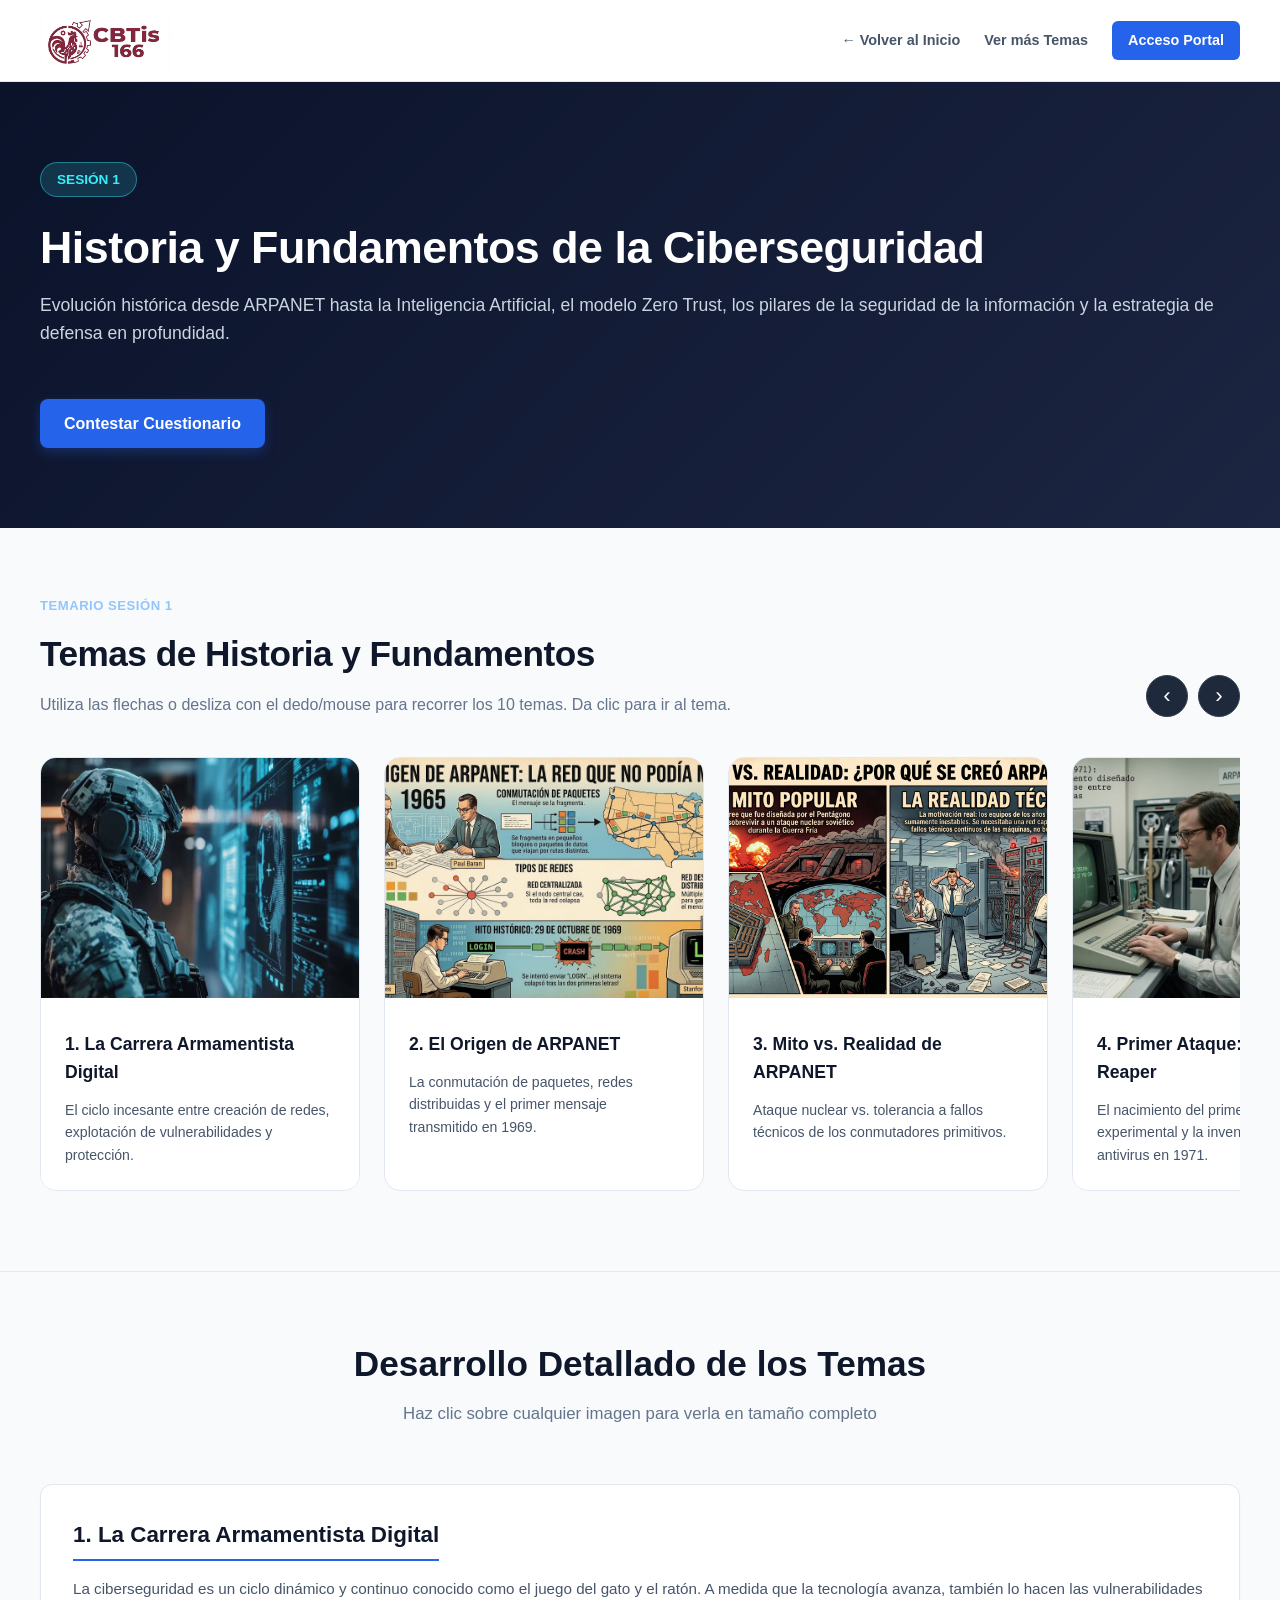
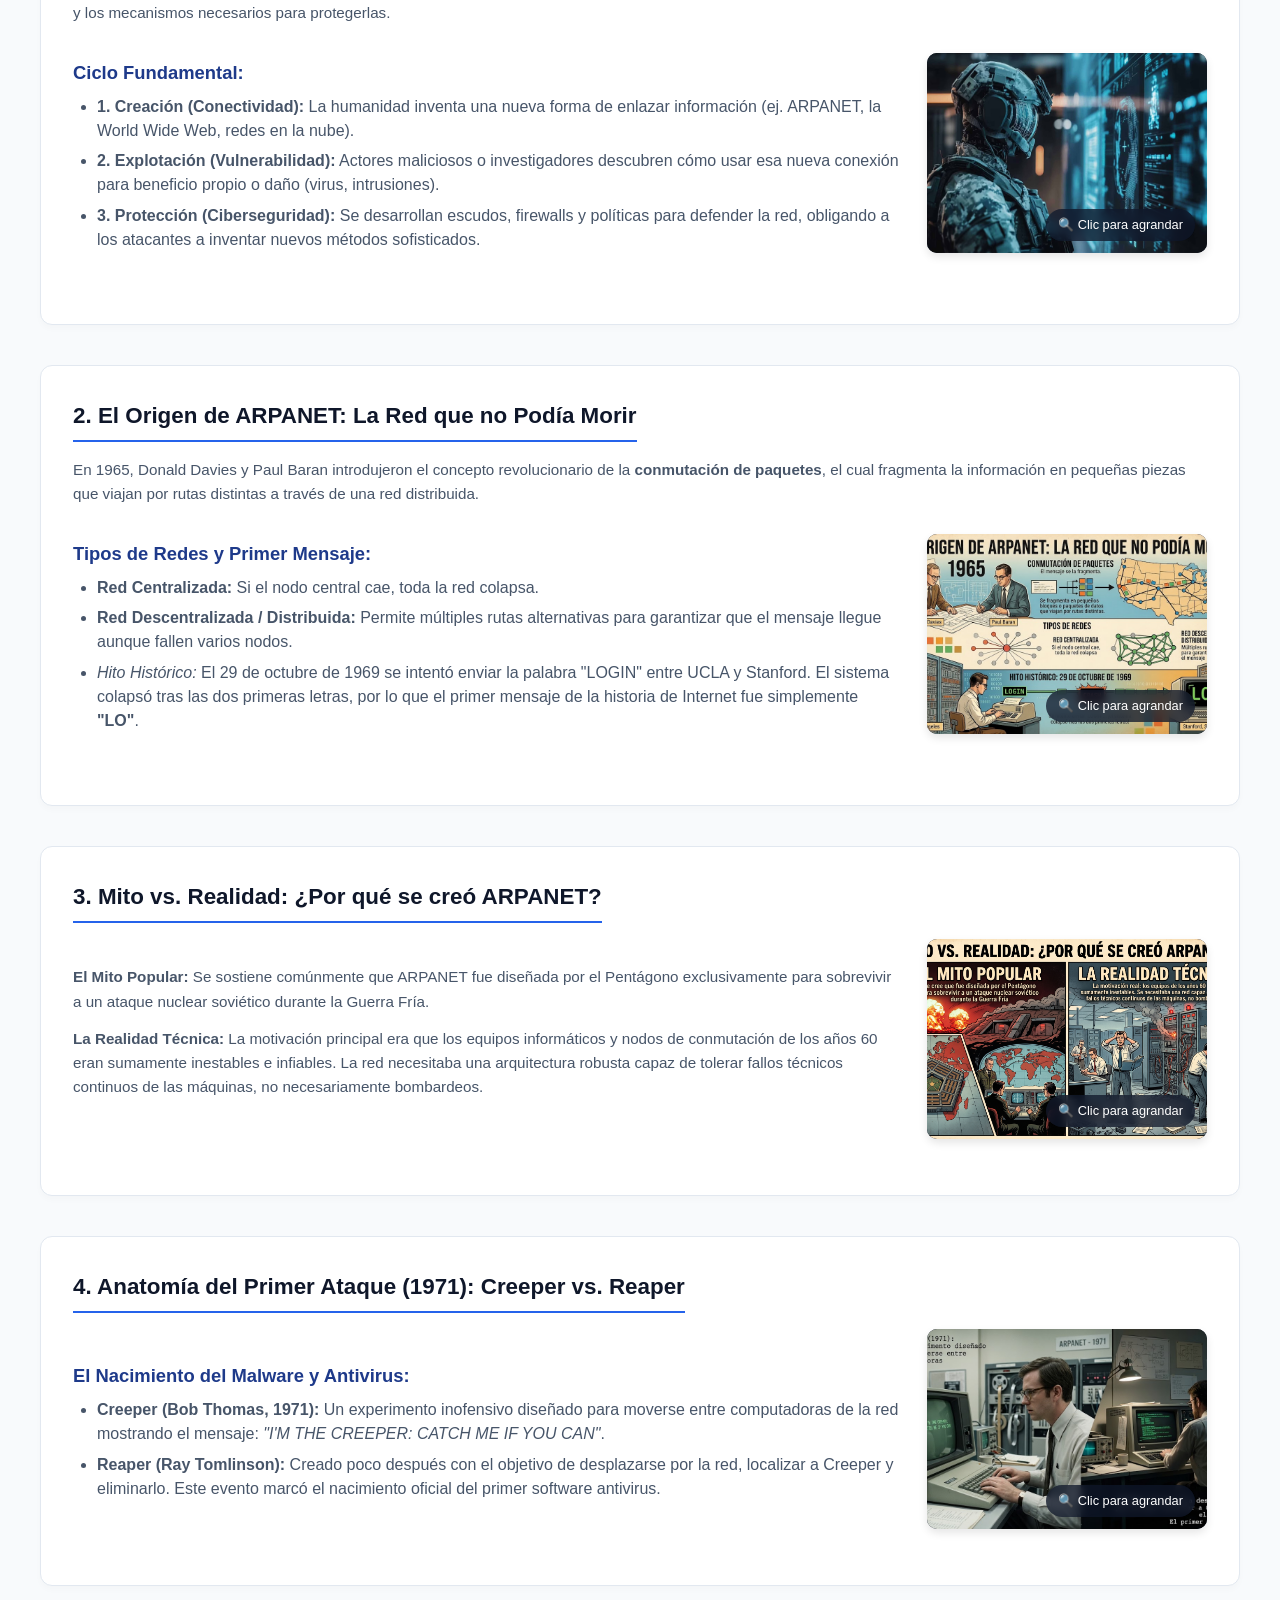
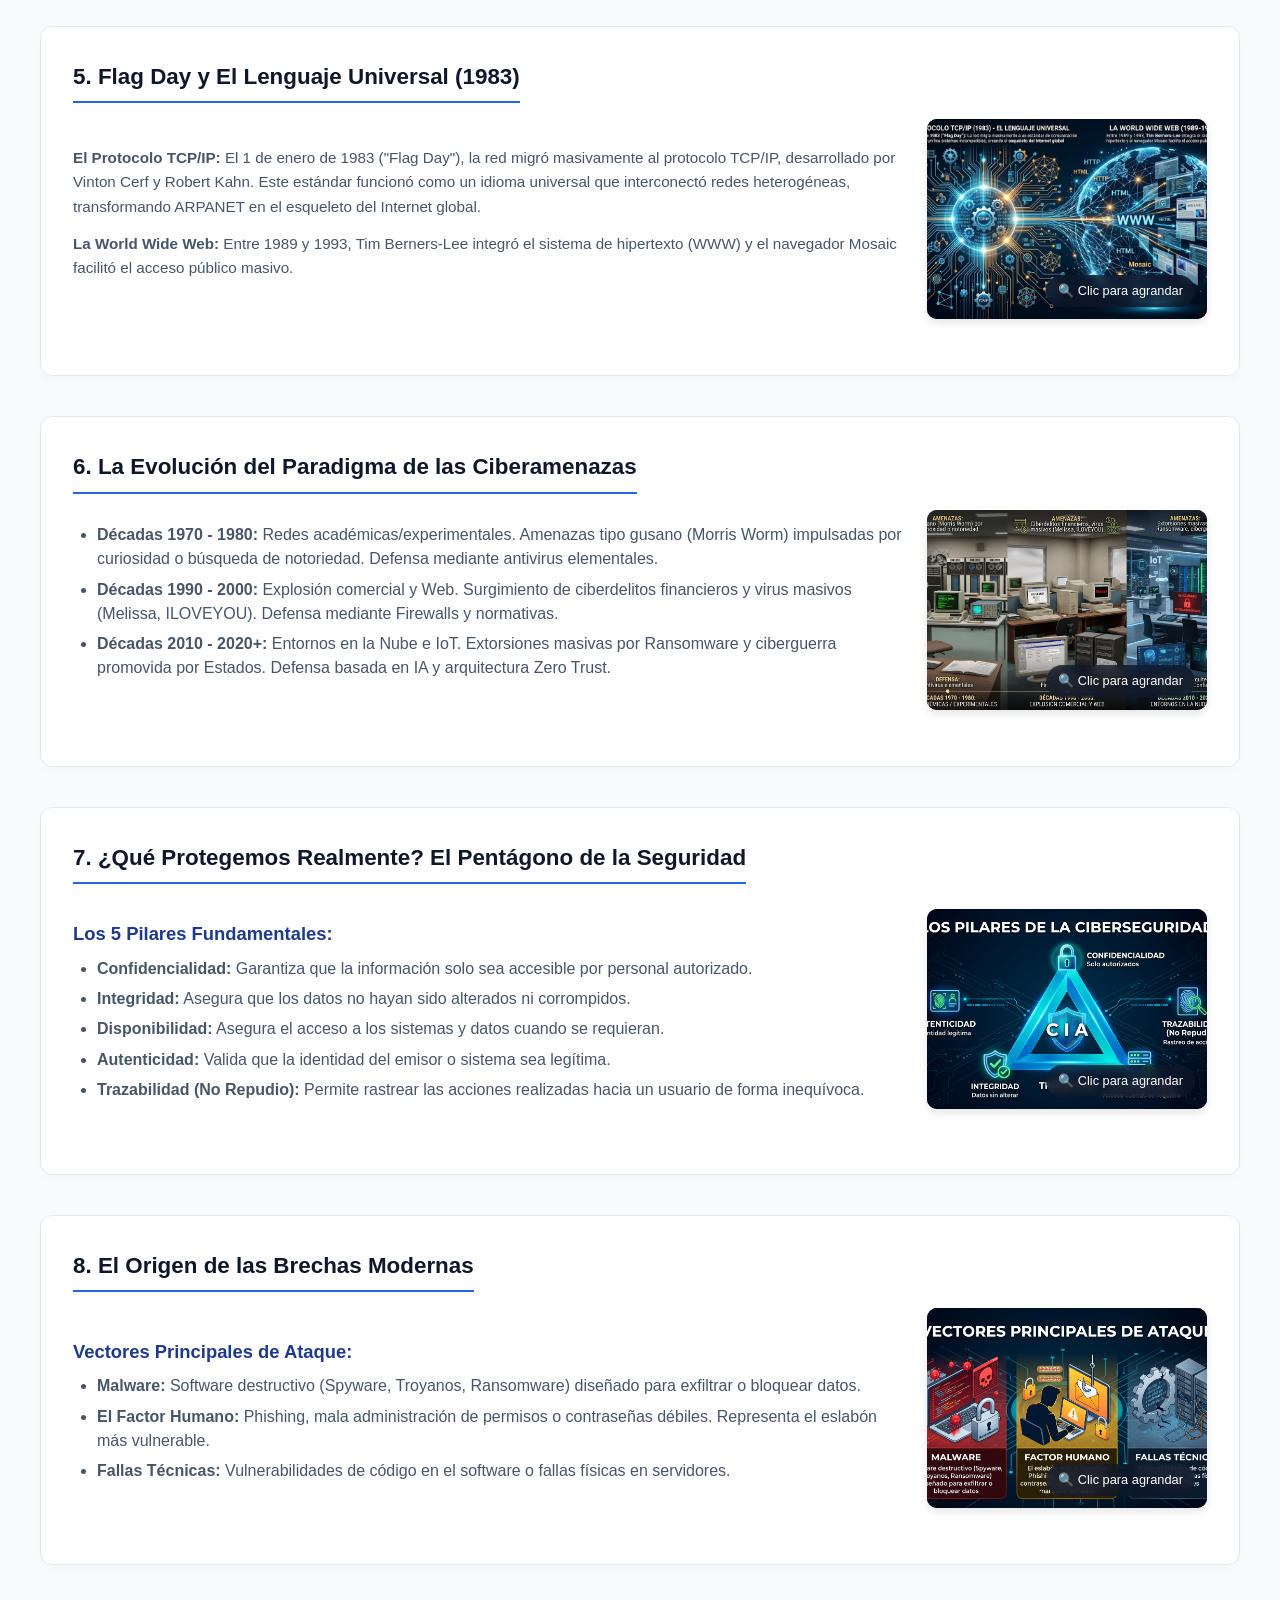
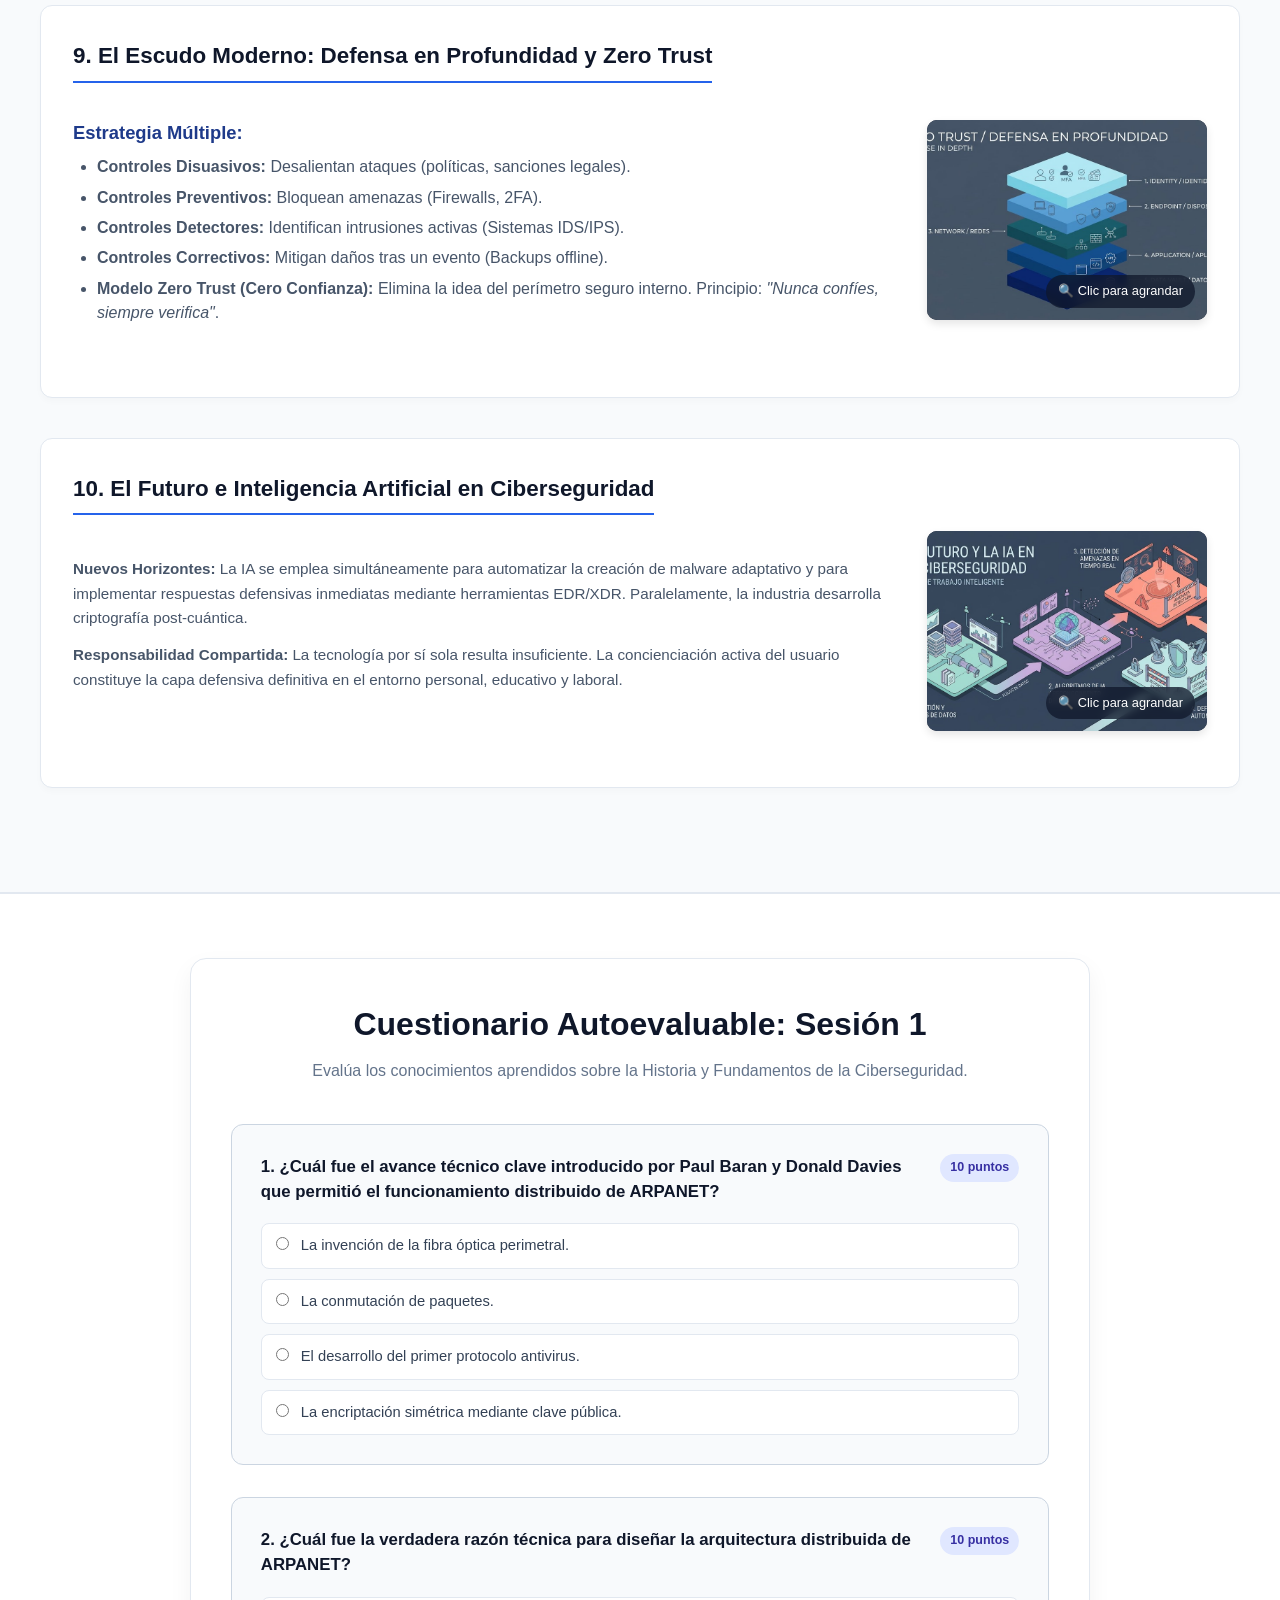
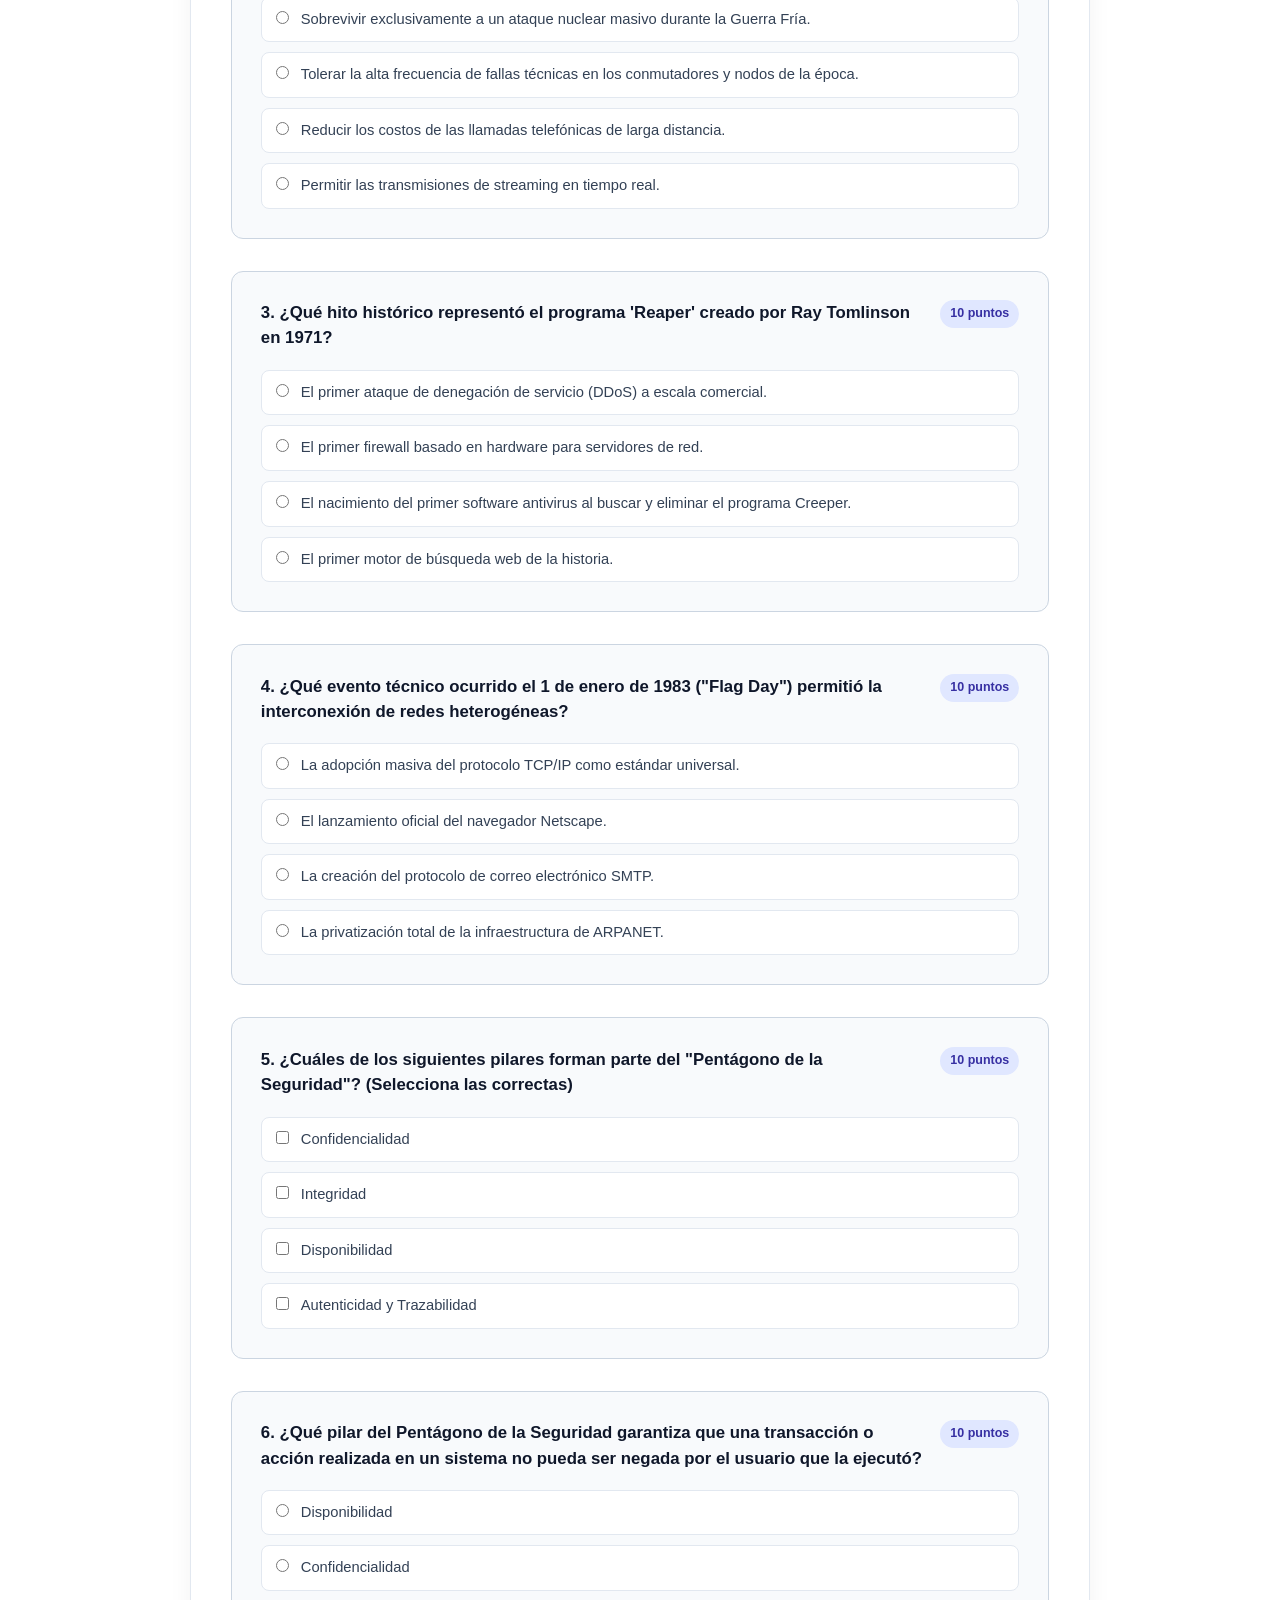
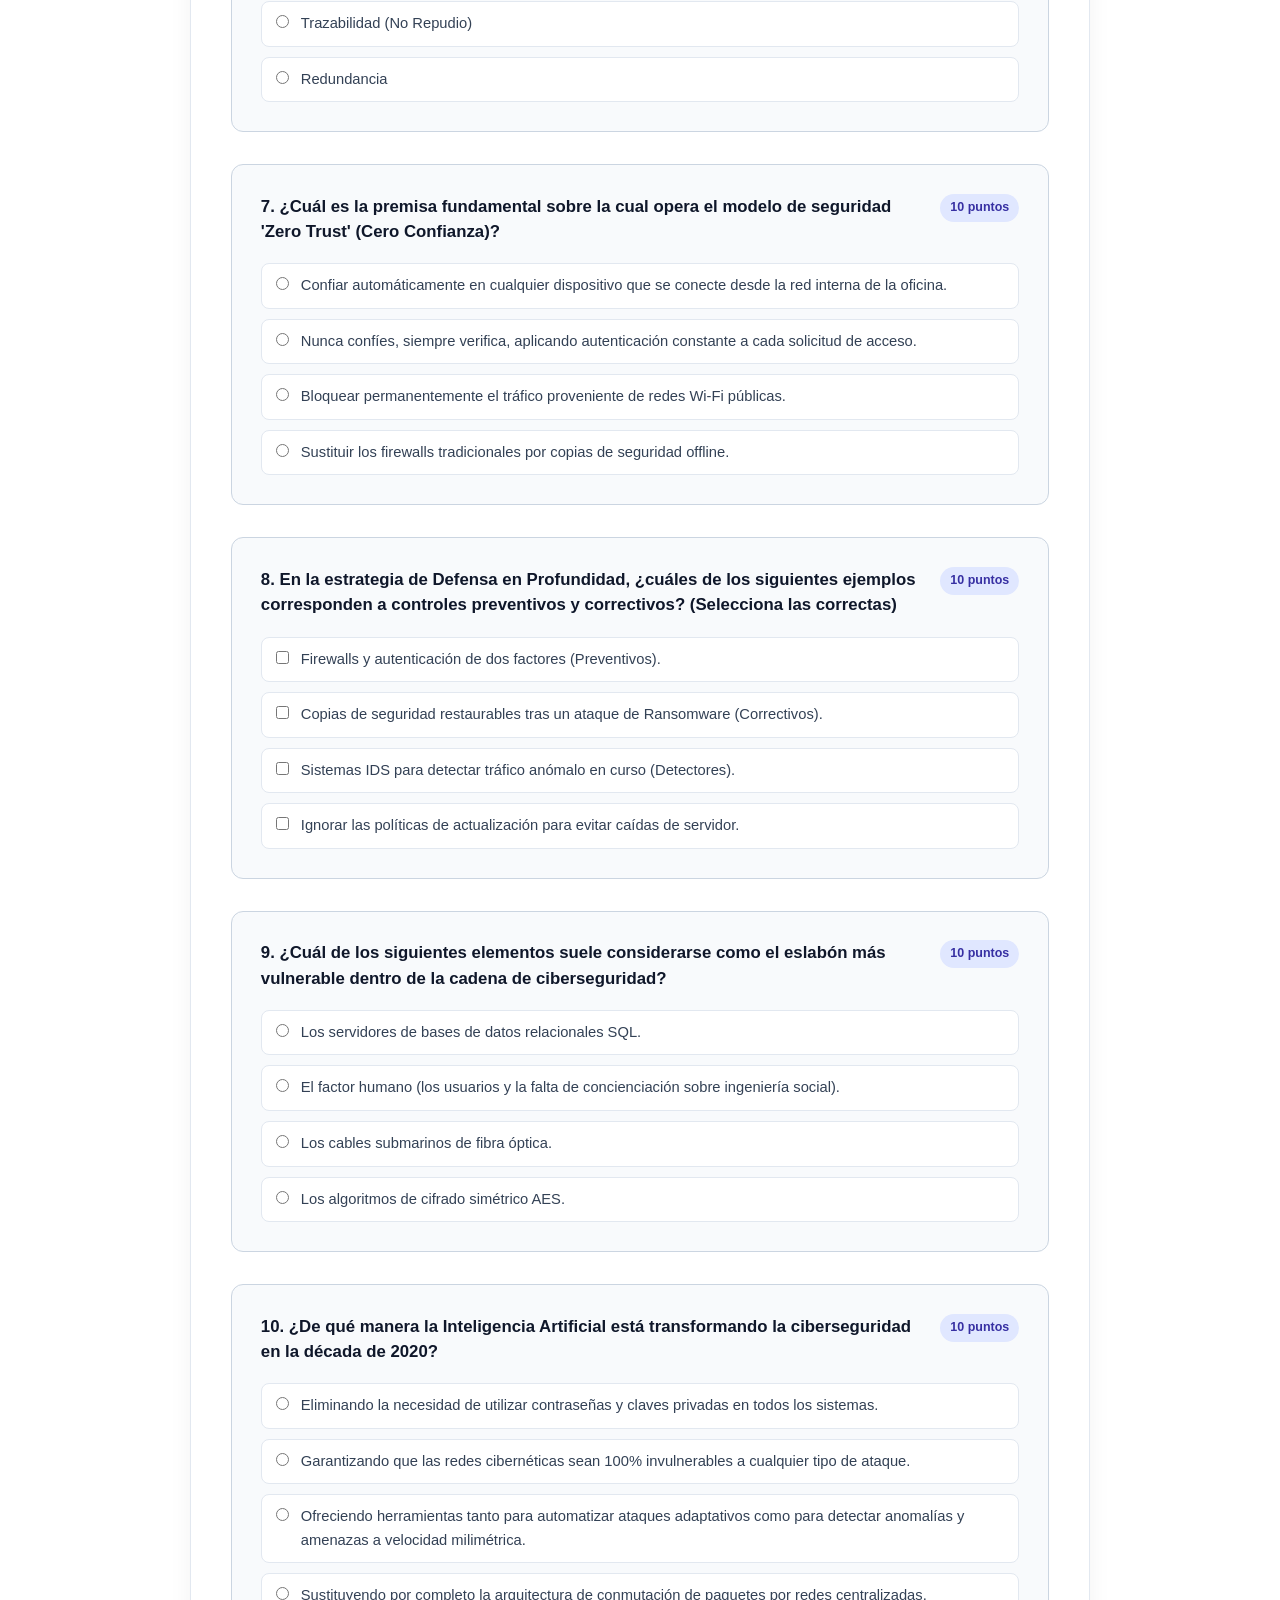
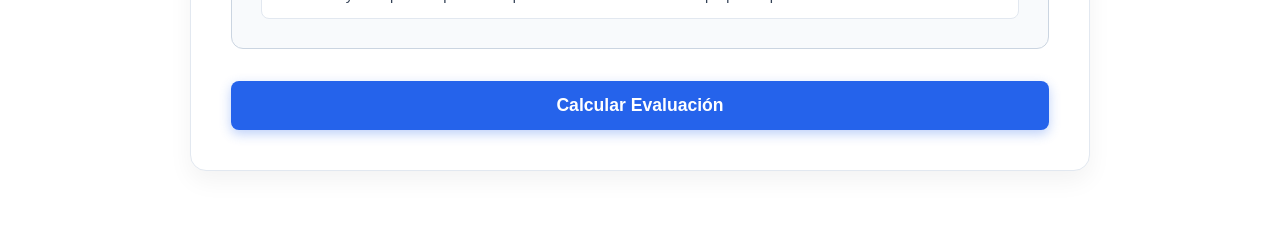
==== commit 4ae318bd: "Update sesion1.html" ====
--- a/sesiones/sesion1.html
+++ b/sesiones/sesion1.html
@@ -7,12 +7,24 @@
     <link rel="stylesheet" href="../styles.css">
 </head>
 <body>
+        <!-- BARRA DE NAVEGACIÓN - SESIONES -->
     <header class="navbar">
         <div class="nav-container">
-            <div class="nav-brand"><a href="../index.html#inicio"><img src="../img/logo.jpg" alt="CBTis 166" class="brand-logo-img"></a></div>
-            <nav class="nav-links">
-                <a href="../index.html#temario">← Volver al Temario</a>
-                <a href="login.html" class="btn-nav-login">Acceso Portal</a>
+            <div class="nav-brand">
+                <a href="../index.html">
+                    <img src="../img/logo.jpg" alt="CBTis 166" class="brand-logo-img">
+                </a>
+            </div>
+            
+            <!-- Botón de Hamburguesa para Sesiones -->
+            <button class="hamburger-btn" id="hamburger-toggle" aria-label="Abrir menú">
+                ☰
+            </button>
+
+            <nav class="nav-links" id="nav-links-menu">
+                <a href="../index.html">← Volver al Inicio</a>
+                <a href="../index.html#temario">Ver más Temas</a>
+                <a href="../login.html" class="btn-nav-login">Acceso Portal</a>
             </nav>
         </div>
     </header>
@@ -652,4 +664,4 @@
     <script src="../script.js"></script>
 
 </body>
-</html>+</html>
--- a/styles.css
+++ b/styles.css
@@ -124,7 +124,7 @@
    SECCIÓN HERO (DOS COLUMNAS CON COLLAGE)
    -------------------------------------------------------------------- */
 .hero-section {
-    background: linear-gradient(135deg, #0f172a 0%, #1e3a8a 100%); /* Fondo con degradado azul oscuro */
+    background: linear-gradient(135deg, #0b132b 0%, #1c2541 100%); /* Fondo con degradado azul oscuro */
     color: white;              /* Texto general en blanco para alto contraste */
     padding: 5rem 2rem;        /* Relleno superior/inferior amplio y lateral */
     overflow: hidden;          /* Oculta desbordamientos */
@@ -147,9 +147,9 @@
 
 .hero-tag {
     display: inline-block;     /* Permite aplicar padding y márgenes como bloque */
-    background-color: rgba(37, 99, 235, 0.3); /* Fondo azul translúcido */
-    border: 1px solid rgba(96, 165, 250, 0.4); /* Borde azul claro sutil */
-    color: #93c5fd;            /* Texto azul claro brillante */
+    background-color: rgba(56, 237, 248, 0.15); /* Fondo azul neón translúcido */
+    border: 1px solid rgba(56, 237, 248, 0.4);  /* Borde azul claro sutil */
+    color: #38edf8;            /* Texto azul neón brillante */
     padding: 6px 16px;         /* Relleno interior */
     border-radius: 20px;       /* Bordes redondeados estilo píldora */
     font-size: 0.85rem;        /* Tamaño de fuente compacto */
@@ -857,7 +857,14 @@
     border-radius: 16px;           /* Bordes redondeados */
     overflow: hidden;              /* Oculta desbordamientos */
     border: 1px solid rgba(255, 255, 255, 0.1); /* Borde sutil */
-    transition: transform 0.2s ease, box-shadow 0.2s ease; /* Transiciones */
+    cursor: pointer;
+    transition: transform 0.2s ease, box-shadow 0.2s ease, border-color 0.2s ease; /* Transiciones */
+}
+
+.teacher-card:hover {
+    transform: translateY(-5px);   /* Eleva la tarjeta al pasar el cursor */
+    box-shadow: 0 10px 20px rgba(0, 0, 0, 0.1); /* Sombra oscura profunda */
+    border-color: #2563eb !important;
 }
 
 @media (max-width: 1024px) {
@@ -870,11 +877,6 @@
     .teacher-card {
         flex: 0 0 82%;             /* Ajusta para mostrar una tarjeta grande en móviles */
     }
-}
-
-.teacher-card:hover {
-    transform: translateY(-5px);   /* Eleva la tarjeta al pasar el cursor */
-    box-shadow: 0 15px 30px rgba(0, 0, 0, 0.4); /* Sombra oscura profunda */
 }
 
 .teacher-card img {
@@ -984,635 +986,433 @@
     box-shadow: 0 10px 20px rgba(37, 99, 235, 0.08); /* Sombra azulada elegante */
 }
 
-/* Color temático opcional para la Hero Section */
-.hero-section {
-    background: linear-gradient(135deg, #0b132b 0%, #1c2541 100%);
+/* ======================================================================
+   ESTILOS PARA EL DESGLOSE DETALLADO DE LOS TEMAS
+   ====================================================================== */
+.topics-detail-section {
+    padding: 4rem 2rem;
+    background-color: #f8fafc;
+    border-top: 1px solid #e2e8f0;
+}
+
+.detail-card {
+    background-color: #ffffff;
+    border: 1px solid #e2e8f0;
+    border-radius: 12px;
+    overflow: hidden;
+    margin-bottom: 2.5rem;
+    box-shadow: 0 4px 6px rgba(0, 0, 0, 0.02);
+    display: flex;
+    flex-direction: column;
+    scroll-margin-top: 90px;
+}
+
+.detail-img-container {
+    width: 100%;
+    max-height: 400px;
+    overflow: hidden;
+    background-color: #0f172a;
+    position: relative;
+    cursor: pointer;
+}
+
+.detail-img-container img {
+    width: 100%;
+    height: 100%;
+    object-fit: cover;
+    transition: transform 0.3s ease, opacity 0.3s ease;
+}
+
+.detail-img-container:hover img {
+    transform: scale(1.03);
+    opacity: 0.9;
+}
+
+.zoom-hint {
+    position: absolute;
+    bottom: 12px;
+    right: 12px;
+    background: rgba(15, 23, 42, 0.75);
+    color: #ffffff;
+    font-size: 0.8rem;
+    padding: 6px 12px;
+    border-radius: 20px;
+    backdrop-filter: blur(4px);
+    pointer-events: none;
+}
+
+.detail-content {
+    padding: 2rem;
+}
+
+.detail-content h2 {
+    color: #0f172a;
+    font-size: 1.4rem;
+    margin-bottom: 1rem;
+    border-bottom: 2px solid #2563eb;
+    padding-bottom: 0.4rem;
+    display: inline-block;
+}
+
+.detail-content h3 {
+    color: #1e3a8a;
+    font-size: 1.15rem;
+    margin: 1.2rem 0 0.5rem 0;
+}
+
+.detail-content p {
+    color: #475569;
+    font-size: 0.95rem;
+    line-height: 1.6;
+    margin-bottom: 0.8rem;
+}
+
+.detail-content ul {
+    margin-left: 1.5rem;
+    margin-bottom: 1rem;
+    color: #475569;
+}
+
+.detail-content li {
+    margin-bottom: 0.4rem;
+    line-height: 1.5;
+}
+
+/* Alineación responsiva de Texto e Imagen por Subtema */
+.subtopic-row {
+    display: flex;
+    gap: 1.5rem;
+    align-items: center;
+    margin-bottom: 1.5rem;
+    flex-wrap: wrap;
+}
+
+.subtopic-text {
+    flex: 1 1 300px;
+}
+
+.subtopic-img-container {
+    flex: 0 0 280px;
+    height: 200px;
+    border-radius: 10px;
+    overflow: hidden;
+    position: relative;
+    cursor: pointer;
+    box-shadow: 0 4px 8px rgba(0,0,0,0.1);
+    background-color: #0f172a;
+}
+
+.subtopic-img-container img {
+    width: 100%;
+    height: 100%;
+    object-fit: cover;
+    transition: transform 0.3s ease;
+}
+
+.subtopic-img-container:hover img {
+    transform: scale(1.05);
+}
+
+/* Botón de acceso directo al cuestionario en el Hero */
+.btn-go-quiz {
+    display: inline-block;
+    margin-top: 1.2rem;
+    padding: 12px 24px;
+    background-color: #2563eb;
+    color: #ffffff;
+    font-weight: 700;
+    border-radius: 8px;
+    text-decoration: none;
+    box-shadow: 0 4px 12px rgba(37, 99, 235, 0.3);
+    transition: background-color 0.2s, transform 0.2s;
+}
+
+.btn-go-quiz:hover {
+    background-color: #1d4ed8;
+    transform: translateY(-2px);
+}
+
+/* ======================================================================
+   ESTILOS PARA LA SECCIÓN DEL CUESTIONARIO
+   ====================================================================== */
+.quiz-section {
+    padding: 4rem 2rem;
+    background-color: #ffffff;
+    border-top: 2px solid #e2e8f0;
+    scroll-margin-top: 80px;
+}
+
+.quiz-container {
+    max-width: 900px;
+    margin: 0 auto;
+    background: #ffffff;
+    border-radius: 16px;
+    padding: 2.5rem;
+    box-shadow: 0 10px 25px rgba(0, 0, 0, 0.05);
+    border: 1px solid #e2e8f0;
+}
+
+.quiz-header {
+    text-align: center;
+    margin-bottom: 2.5rem;
+}
+
+.quiz-header h2 {
+    font-size: 2rem;
+    color: #0f172a;
+    margin-bottom: 0.5rem;
+}
+
+.quiz-header p {
+    color: #64748b;
+    font-size: 1rem;
+}
+
+.question-card {
+    background-color: #f8fafc;
+    border: 1px solid #cbd5e1;
+    border-radius: 12px;
+    padding: 1.8rem;
+    margin-bottom: 2rem;
+}
+
+.question-header {
+    display: flex;
+    justify-content: space-between;
+    align-items: flex-start;
+    gap: 1rem;
+    margin-bottom: 1.2rem;
+}
+
+.question-title {
+    font-size: 1.05rem;
+    font-weight: 700;
+    color: #0f172a;
+    line-height: 1.5;
+}
+
+.points-badge {
+    background-color: #e0e7ff;
+    color: #3730a3;
+    font-size: 0.78rem;
+    font-weight: 700;
+    padding: 4px 10px;
+    border-radius: 20px;
+    white-space: nowrap;
+}
+
+.options-group {
+    display: flex;
+    flex-direction: column;
+    gap: 10px;
+}
+
+.option-label {
+    display: flex;
+    align-items: flex-start;
+    gap: 12px;
+    padding: 10px 14px;
+    background: #ffffff;
+    border: 1px solid #e2e8f0;
+    border-radius: 8px;
+    cursor: pointer;
+    font-size: 0.92rem;
+    color: #334155;
+    transition: background 0.2s, border-color 0.2s;
+}
+
+.option-label:hover {
+    background-color: #f1f5f9;
+    border-color: #94a3b8;
+}
+
+.option-label input[type="radio"],
+.option-label input[type="checkbox"] {
+    margin-top: 3px;
+    accent-color: #2563eb;
+    cursor: pointer;
+}
+
+.btn-submit-quiz {
+    display: block;
+    width: 100%;
+    background-color: #2563eb;
     color: white;
-    padding: 5rem 2rem;
-    overflow: hidden;
-}
-
-/* Color azul neón para las etiquetas destacadas */
-.hero-tag {
-    background-color: rgba(56, 237, 248, 0.15);
-    border: 1px solid rgba(56, 237, 248, 0.4);
+    font-size: 1.1rem;
+    font-weight: 700;
+    padding: 14px;
+    border: none;
+    border-radius: 8px;
+    cursor: pointer;
+    box-shadow: 0 4px 12px rgba(37, 99, 235, 0.3);
+    transition: background 0.2s, transform 0.1s;
+}
+
+.btn-submit-quiz:hover {
+    background-color: #1d4ed8;
+    transform: translateY(-2px);
+}
+
+.quiz-results {
+    display: none;
+    margin-top: 2rem;
+    padding: 1.5rem;
+    border-radius: 12px;
+    background-color: #ecfdf5;
+    border: 1px solid #a7f3d0;
+    color: #065f46;
+    text-align: center;
+}
+
+.quiz-results h3 {
+    font-size: 1.5rem;
+    margin-bottom: 0.5rem;
+}
+
+/* ======================================================================
+   ESTILOS DEL MODAL PARA AGRANDAR IMAGEN
+   ====================================================================== */
+.image-modal {
+    display: none;
+    position: fixed;
+    z-index: 2000;
+    left: 0;
+    top: 0;
+    width: 100%;
+    height: 100%;
+    background-color: rgba(15, 23, 42, 0.9);
+    justify-content: center;
+    align-items: center;
+    padding: 20px;
+    backdrop-filter: blur(5px);
+}
+
+.image-modal.active {
+    display: flex;
+}
+
+.modal-content {
+    max-width: 90%;
+    max-height: 90vh;
+    border-radius: 8px;
+    box-shadow: 0 20px 40px rgba(0, 0, 0, 0.5);
+    object-fit: contain;
+}
+
+.close-modal {
+    position: absolute;
+    top: 20px;
+    right: 30px;
+    color: #ffffff;
+    font-size: 2.5rem;
+    font-weight: bold;
+    cursor: pointer;
+    transition: color 0.2s;
+    line-height: 1;
+}
+
+.close-modal:hover {
     color: #38edf8;
 }
 
- /* Estilos para el carrusel interactivo con cursor de clic */
-        .teachers-grid .teacher-card {
-            cursor: pointer;
-            transition: transform 0.2s ease, box-shadow 0.2s ease, border-color 0.2s ease;
-        }
-
-        .teachers-grid .teacher-card:hover {
-            transform: translateY(-5px);
-            box-shadow: 0 10px 20px rgba(0, 0, 0, 0.1);
-            border-color: #2563eb !important;
-        }
-
-        /* Estilos para el desglose detallado de los temas */
-        .topics-detail-section {
-            padding: 4rem 2rem;
-            background-color: #f8fafc;
-            border-top: 1px solid #e2e8f0;
-        }
-
-        .detail-card {
-            background-color: #ffffff;
-            border: 1px solid #e2e8f0;
-            border-radius: 12px;
-            overflow: hidden;
-            margin-bottom: 2.5rem;
-            box-shadow: 0 4px 6px rgba(0, 0, 0, 0.02);
-            display: flex;
-            flex-direction: column;
-            scroll-margin-top: 90px;
-        }
-
-        .detail-img-container {
-            width: 100%;
-            max-height: 400px;
-            overflow: hidden;
-            background-color: #0f172a;
-            position: relative;
-            cursor: pointer;
-        }
-
-        .detail-img-container img {
-            width: 100%;
-            height: 100%;
-            object-fit: cover;
-            transition: transform 0.3s ease, opacity 0.3s ease;
-        }
-
-        .detail-img-container:hover img {
-            transform: scale(1.03);
-            opacity: 0.9;
-        }
-
-        .zoom-hint {
-            position: absolute;
-            bottom: 12px;
-            right: 12px;
-            background: rgba(15, 23, 42, 0.75);
-            color: #ffffff;
-            font-size: 0.8rem;
-            padding: 6px 12px;
-            border-radius: 20px;
-            backdrop-filter: blur(4px);
-            pointer-events: none;
-        }
-
-        .detail-content {
-            padding: 2rem;
-        }
-
-        .detail-content h2 {
-            color: #0f172a;
-            font-size: 1.4rem;
-            margin-bottom: 1rem;
-            border-bottom: 2px solid #2563eb;
-            padding-bottom: 0.4rem;
-            display: inline-block;
-        }
-
-        .detail-content h3 {
-            color: #1e3a8a;
-            font-size: 1.15rem;
-            margin: 1.2rem 0 0.5rem 0;
-        }
-
-        .detail-content p {
-            color: #475569;
-            font-size: 0.95rem;
-            line-height: 1.6;
-            margin-bottom: 0.8rem;
-        }
-
-        .detail-content ul {
-            margin-left: 1.5rem;
-            margin-bottom: 1rem;
-            color: #475569;
-        }
-
-        .detail-content li {
-            margin-bottom: 0.4rem;
-            line-height: 1.5;
-        }
-
-        /* Botón de acceso directo al cuestionario en el Hero */
-        .btn-go-quiz {
-            display: inline-block;
-            margin-top: 1.2rem;
-            padding: 12px 24px;
-            background-color: #2563eb;
-            color: #ffffff;
-            font-weight: 700;
-            border-radius: 8px;
-            text-decoration: none;
-            box-shadow: 0 4px 12px rgba(37, 99, 235, 0.3);
-            transition: background-color 0.2s, transform 0.2s;
-        }
-
-        .btn-go-quiz:hover {
-            background-color: #1d4ed8;
-            transform: translateY(-2px);
-        }
-
-        /* Estilos para la sección del cuestionario */
-        .quiz-section {
-            padding: 4rem 2rem;
-            background-color: #ffffff;
-            border-top: 2px solid #e2e8f0;
-            scroll-margin-top: 80px;
-        }
-
-        .quiz-container {
-            max-width: 900px;
-            margin: 0 auto;
-            background: #ffffff;
-            border-radius: 16px;
-            padding: 2.5rem;
-            box-shadow: 0 10px 25px rgba(0, 0, 0, 0.05);
-            border: 1px solid #e2e8f0;
-        }
-
-        .quiz-header {
-            text-align: center;
-            margin-bottom: 2.5rem;
-        }
-
-        .quiz-header h2 {
-            font-size: 2rem;
-            color: #0f172a;
-            margin-bottom: 0.5rem;
-        }
-
-        .quiz-header p {
-            color: #64748b;
-            font-size: 1rem;
-        }
-
-        .question-card {
-            background-color: #f8fafc;
-            border: 1px solid #cbd5e1;
-            border-radius: 12px;
-            padding: 1.8rem;
-            margin-bottom: 2rem;
-        }
-
-        .question-header {
-            display: flex;
-            justify-content: space-between;
-            align-items: flex-start;
-            gap: 1rem;
-            margin-bottom: 1.2rem;
-        }
-
-        .question-title {
-            font-size: 1.05rem;
-            font-weight: 700;
-            color: #0f172a;
-            line-height: 1.5;
-        }
-
-        .points-badge {
-            background-color: #e0e7ff;
-            color: #3730a3;
-            font-size: 0.78rem;
-            font-weight: 700;
-            padding: 4px 10px;
-            border-radius: 20px;
-            white-space: nowrap;
-        }
-
-        .options-group {
-            display: flex;
-            flex-direction: column;
-            gap: 10px;
-        }
-
-        .option-label {
-            display: flex;
-            align-items: flex-start;
-            gap: 12px;
-            padding: 10px 14px;
-            background: #ffffff;
-            border: 1px solid #e2e8f0;
-            border-radius: 8px;
-            cursor: pointer;
-            font-size: 0.92rem;
-            color: #334155;
-            transition: background 0.2s, border-color 0.2s;
-        }
-
-        .option-label:hover {
-            background-color: #f1f5f9;
-            border-color: #94a3b8;
-        }
-
-        .option-label input[type="radio"],
-        .option-label input[type="checkbox"] {
-            margin-top: 3px;
-            accent-color: #2563eb;
-            cursor: pointer;
-        }
-
-        .btn-submit-quiz {
-            display: block;
-            width: 100%;
-            background-color: #2563eb;
-            color: white;
-            font-size: 1.1rem;
-            font-weight: 700;
-            padding: 14px;
-            border: none;
-            border-radius: 8px;
-            cursor: pointer;
-            box-shadow: 0 4px 12px rgba(37, 99, 235, 0.3);
-            transition: background 0.2s, transform 0.1s;
-        }
-
-        .btn-submit-quiz:hover {
-            background-color: #1d4ed8;
-            transform: translateY(-2px);
-        }
-
-        .quiz-results {
-            display: none;
-            margin-top: 2rem;
-            padding: 1.5rem;
-            border-radius: 12px;
-            background-color: #ecfdf5;
-            border: 1px solid #a7f3d0;
-            color: #065f46;
-            text-align: center;
-        }
-
-        .quiz-results h3 {
-            font-size: 1.5rem;
-            margin-bottom: 0.5rem;
-        }
-
-        /* Estilos del Modal para Agrandar Imagen */
-        .image-modal {
-            display: none;
-            position: fixed;
-            z-index: 2000;
-            left: 0;
-            top: 0;
-            width: 100%;
-            height: 100%;
-            background-color: rgba(15, 23, 42, 0.9);
-            justify-content: center;
-            align-items: center;
-            padding: 20px;
-            backdrop-filter: blur(5px);
-        }
-
-        .image-modal.active {
-            display: flex;
-        }
-
-        .modal-content {
-            max-width: 90%;
-            max-height: 90vh;
-            border-radius: 8px;
-            box-shadow: 0 20px 40px rgba(0, 0, 0, 0.5);
-            object-fit: contain;
-        }
-
-        .close-modal {
-            position: absolute;
-            top: 20px;
-            right: 30px;
-            color: #ffffff;
-            font-size: 2.5rem;
-            font-weight: bold;
-            cursor: pointer;
-            transition: color 0.2s;
-            line-height: 1;
-        }
-
-        .close-modal:hover {
-            color: #38edf8;
-        }
-
-        /* Estilos para el carrusel interactivo */
-        .teachers-grid .teacher-card {
-            cursor: pointer;
-            transition: transform 0.2s ease, box-shadow 0.2s ease, border-color 0.2s ease;
-        }
-
-        .teachers-grid .teacher-card:hover {
-            transform: translateY(-5px);
-            box-shadow: 0 10px 20px rgba(0, 0, 0, 0.1);
-            border-color: #2563eb !important;
-        }
-
-        /* Estilos para el desglose detallado de los temas */
-        .topics-detail-section {
-            padding: 4rem 2rem;
-            background-color: #f8fafc;
-            border-top: 1px solid #e2e8f0;
-        }
-
-        .detail-card {
-            background-color: #ffffff;
-            border: 1px solid #e2e8f0;
-            border-radius: 12px;
-            overflow: hidden;
-            margin-bottom: 2.5rem;
-            box-shadow: 0 4px 6px rgba(0, 0, 0, 0.02);
-            display: flex;
-            flex-direction: column;
-            scroll-margin-top: 90px;
-        }
-
-        .detail-content {
-            padding: 2rem;
-        }
-
-        .detail-content h2 {
-            color: #0f172a;
-            font-size: 1.4rem;
-            margin-bottom: 1rem;
-            border-bottom: 2px solid #2563eb;
-            padding-bottom: 0.4rem;
-            display: inline-block;
-        }
-
-        .detail-content h3 {
-            color: #1e3a8a;
-            font-size: 1.15rem;
-            margin: 1.2rem 0 0.5rem 0;
-        }
-
-        .detail-content p {
-            color: #475569;
-            font-size: 0.95rem;
-            line-height: 1.6;
-            margin-bottom: 0.8rem;
-        }
-
-        .detail-content ul {
-            margin-left: 1.5rem;
-            margin-bottom: 1rem;
-            color: #475569;
-        }
-
-        .detail-content li {
-            margin-bottom: 0.4rem;
-            line-height: 1.5;
-        }
-
-        /* Alineación responsiva de Texto e Imagen por Subtema */
-        .subtopic-row {
-            display: flex;
-            gap: 1.5rem;
-            align-items: center;
-            margin-bottom: 1.5rem;
-            flex-wrap: wrap;
-        }
-
-        .subtopic-text {
-            flex: 1 1 300px;
-        }
-
-        .subtopic-img-container {
-            flex: 0 0 280px;
-            height: 200px;
-            border-radius: 10px;
-            overflow: hidden;
-            position: relative;
-            cursor: pointer;
-            box-shadow: 0 4px 8px rgba(0,0,0,0.1);
-            background-color: #0f172a;
-        }
-
-        .subtopic-img-container img {
-            width: 100%;
-            height: 100%;
-            object-fit: cover;
-            transition: transform 0.3s ease;
-        }
-
-        .subtopic-img-container:hover img {
-            transform: scale(1.05);
-        }
-
-        .zoom-hint {
-            position: absolute;
-            bottom: 12px;
-            right: 12px;
-            background: rgba(15, 23, 42, 0.75);
-            color: #ffffff;
-            font-size: 0.8rem;
-            padding: 6px 12px;
-            border-radius: 20px;
-            backdrop-filter: blur(4px);
-            pointer-events: none;
-        }
-
-        /* Botón de acceso al cuestionario */
-        .btn-go-quiz {
-            display: inline-block;
-            margin-top: 1.2rem;
-            padding: 12px 24px;
-            background-color: #2563eb;
-            color: #ffffff;
-            font-weight: 700;
-            border-radius: 8px;
-            text-decoration: none;
-            box-shadow: 0 4px 12px rgba(37, 99, 235, 0.3);
-            transition: background-color 0.2s, transform 0.2s;
-        }
-
-        .btn-go-quiz:hover {
-            background-color: #1d4ed8;
-            transform: translateY(-2px);
-        }
-
-        /* Sección Cuestionario Autoevaluable */
-        .quiz-section {
-            padding: 4rem 2rem;
-            background-color: #ffffff;
-            border-top: 2px solid #e2e8f0;
-            scroll-margin-top: 80px;
-        }
-
-        .quiz-container {
-            max-width: 900px;
-            margin: 0 auto;
-            background: #ffffff;
-            border-radius: 16px;
-            padding: 2.5rem;
-            box-shadow: 0 10px 25px rgba(0, 0, 0, 0.05);
-            border: 1px solid #e2e8f0;
-        }
-
-        .quiz-header {
-            text-align: center;
-            margin-bottom: 2.5rem;
-        }
-
-        .quiz-header h2 {
-            font-size: 2rem;
-            color: #0f172a;
-            margin-bottom: 0.5rem;
-        }
-
-        .quiz-header p {
-            color: #64748b;
-            font-size: 1rem;
-        }
-
-        .question-card {
-            background-color: #f8fafc;
-            border: 1px solid #cbd5e1;
-            border-radius: 12px;
-            padding: 1.8rem;
-            margin-bottom: 2rem;
-        }
-
-        .question-header {
-            display: flex;
-            justify-content: space-between;
-            align-items: flex-start;
-            gap: 1rem;
-            margin-bottom: 1.2rem;
-        }
-
-        .question-title {
-            font-size: 1.05rem;
-            font-weight: 700;
-            color: #0f172a;
-            line-height: 1.5;
-        }
-
-        .points-badge {
-            background-color: #e0e7ff;
-            color: #3730a3;
-            font-size: 0.78rem;
-            font-weight: 700;
-            padding: 4px 10px;
-            border-radius: 20px;
-            white-space: nowrap;
-        }
-
-        .options-group {
-            display: flex;
-            flex-direction: column;
-            gap: 10px;
-        }
-
-        .option-label {
-            display: flex;
-            align-items: flex-start;
-            gap: 12px;
-            padding: 10px 14px;
-            background: #ffffff;
-            border: 1px solid #e2e8f0;
-            border-radius: 8px;
-            cursor: pointer;
-            font-size: 0.92rem;
-            color: #334155;
-            transition: background 0.2s, border-color 0.2s;
-        }
-
-        .option-label:hover {
-            background-color: #f1f5f9;
-            border-color: #94a3b8;
-        }
-
-        .option-label input[type="radio"],
-        .option-label input[type="checkbox"] {
-            margin-top: 3px;
-            accent-color: #2563eb;
-            cursor: pointer;
-        }
-
-        .btn-submit-quiz {
-            display: block;
-            width: 100%;
-            background-color: #2563eb;
-            color: white;
-            font-size: 1.1rem;
-            font-weight: 700;
-            padding: 14px;
-            border: none;
-            border-radius: 8px;
-            cursor: pointer;
-            box-shadow: 0 4px 12px rgba(37, 99, 235, 0.3);
-            transition: background 0.2s, transform 0.1s;
-        }
-
-        .btn-submit-quiz:hover {
-            background-color: #1d4ed8;
-            transform: translateY(-2px);
-        }
-
-        .quiz-results {
-            display: none;
-            margin-top: 2rem;
-            padding: 1.5rem;
-            border-radius: 12px;
-            background-color: #ecfdf5;
-            border: 1px solid #a7f3d0;
-            color: #065f46;
-            text-align: center;
-        }
-
-        /* Modal para imágenes */
-        .image-modal {
-            display: none;
-            position: fixed;
-            z-index: 2000;
-            left: 0;
-            top: 0;
-            width: 100%;
-            height: 100%;
-            background-color: rgba(15, 23, 42, 0.9);
-            justify-content: center;
-            align-items: center;
-            padding: 20px;
-            backdrop-filter: blur(5px);
-        }
-
-        .image-modal.active {
-            display: flex;
-        }
-
-        .modal-content {
-            max-width: 90%;
-            max-height: 90vh;
-            border-radius: 8px;
-            box-shadow: 0 20px 40px rgba(0, 0, 0, 0.5);
-            object-fit: contain;
-        }
-
-        .close-modal {
-            position: absolute;
-            top: 20px;
-            right: 30px;
-            color: #ffffff;
-            font-size: 2.5rem;
-            font-weight: bold;
-            cursor: pointer;
-            transition: color 0.2s;
-            line-height: 1;
-        }
-
-        .close-modal:hover {
-            color: #38edf8;
-        }
-
-        @media (max-width: 768px) {
-            .subtopic-img-container {
-                flex: 1 1 100%;
-                height: 200px;
-            }
-        }
-
-        +/* ======================================================================
+   CORRECCIÓN RESPONSIVA PARA MÓVILES (Ancho completo en pantallas chicas)
+   ====================================================================== */
+@media (max-width: 768px) {
+    /* 1. Ajustar contenedores de secciones y detalles */
+    .topics-detail-section {
+        padding: 1rem 0.5rem !important;
+    }
+    
+    .topics-detail-section .section-container {
+        max-width: 100% !important;
+        padding: 0 !important;
+    }
+
+    .detail-card {
+        margin-left: 0.5rem !important;
+        margin-right: 0.5rem !important;
+        border-radius: 8px !important;
+    }
+
+    .detail-content {
+        padding: 1.2rem !important;
+    }
+
+    .subtopic-img-container {
+        flex: 1 1 100%;
+        height: 200px;
+    }
+
+    /* 2. Ajustar la sección y contenedor del cuestionario */
+    .quiz-section {
+        padding: 1rem 0.5rem !important;
+    }
+    
+    .quiz-container {
+        max-width: 100% !important;
+        padding: 1.2rem !important;
+        border-radius: 8px !important;
+        margin: 0 0.5rem !important;
+    }
+
+    .question-card {
+        padding: 1.2rem !important;
+        width: 100% !important;
+    }
+
+    /* 3. Forzar que la cabecera de la pregunta se acomode en vertical para que no se corte el texto */
+    .question-header {
+        flex-direction: column !important;
+        align-items: flex-start !important;
+        gap: 8px !important;
+    }
+
+    .question-title {
+        width: 100% !important;
+        flex: none !important;
+    }
+
+    .points-badge {
+        align-self: flex-start !important;
+    }
+
+    /* 4. Ajustar márgenes generales de las secciones principales */
+    .section-container, .teachers-container, .convenios-container {
+        padding-left: 1rem !important;
+        padding-right: 1rem !important;
+    }
+}
+/* ======================================================================
+   ESTILOS DEL MENÚ DE HAMBURGUESA (MÓVIL)
+   ====================================================================== */
+.hamburger-btn {
+    display: none;
+    background: none;
+    border: none;
+    cursor: pointer;
+    font-size: 1.8rem;
+    color: #475569;
+    padding: 0.2rem;
+}
+
+@media (max-width: 768px) {
+    .hamburger-btn {
+        display: block;
+    }
+
+    .nav-links {
+        display: none;
+        width: 100%;
+        flex-direction: column;
+        align-items: flex-start;
+        background-color: #ffffff;
+        padding: 1rem 0;
+        border-top: 1px solid #e2e8f0;
+        gap: 1rem;
+    }
+
+    .nav-links.active {
+        display: flex;
+    }
+}
